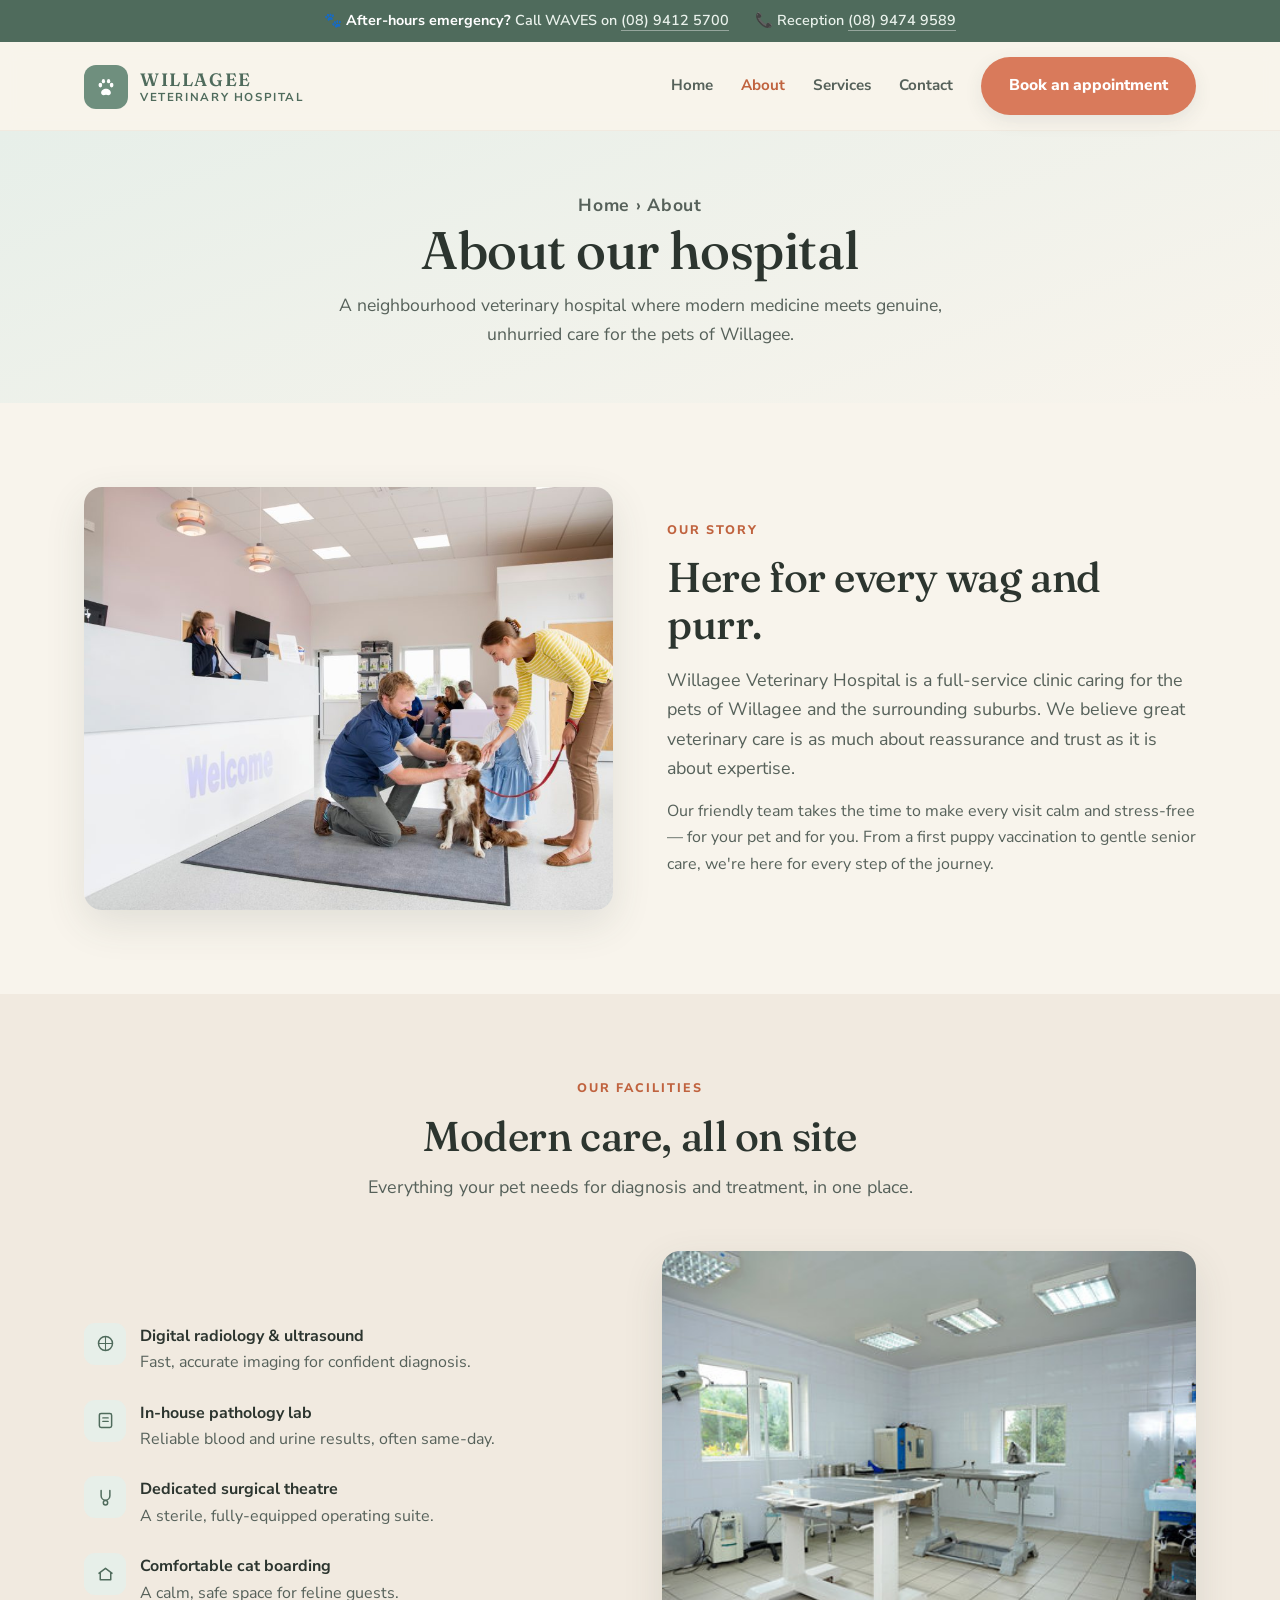
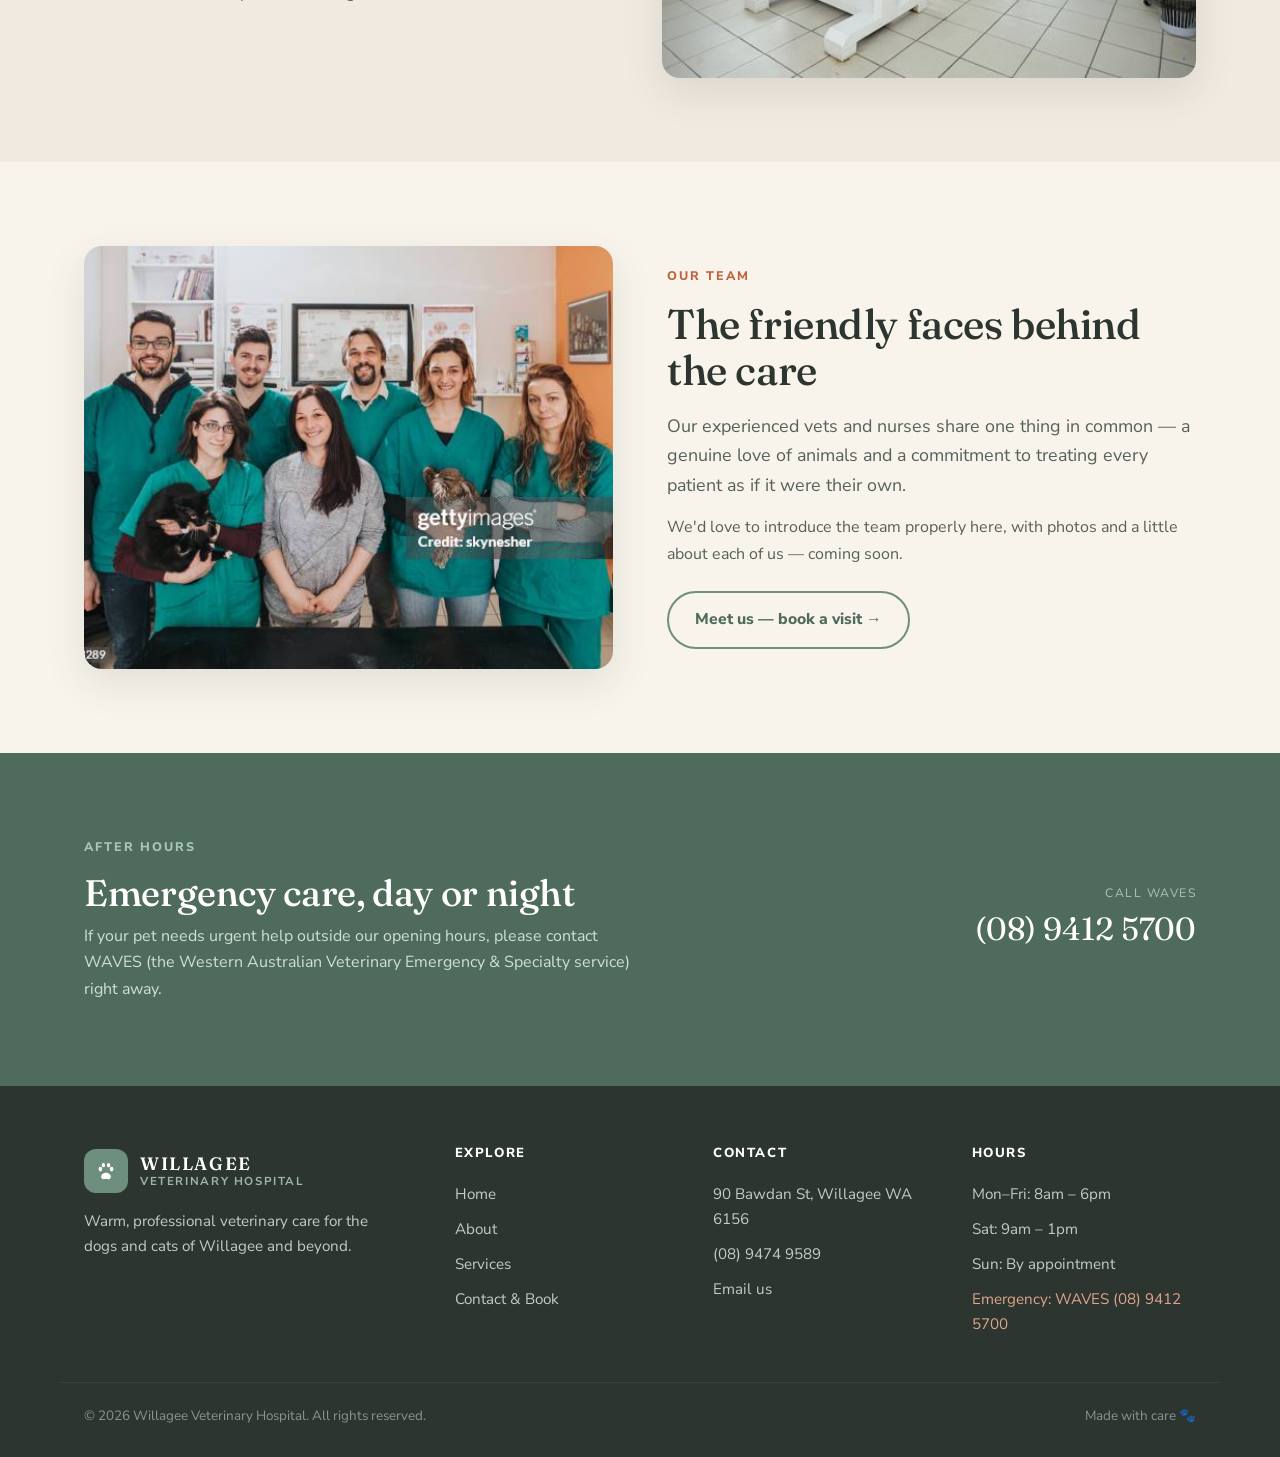
==== about.html @ aea5ff40 "Willagee Veterinary Hospital — full multi-page website (Warm Clinical) Home, About, Services, and Co" ====
<!DOCTYPE html>
<html lang="en-AU">
<head>
<meta charset="UTF-8" />
<meta name="viewport" content="width=device-width, initial-scale=1.0" />
<title>About — Willagee Veterinary Hospital</title>
<meta name="description" content="About Willagee Veterinary Hospital — a full-service clinic in Willagee, WA with modern facilities and a warm, caring team dedicated to your dogs and cats." />
<link rel="icon" href="data:image/svg+xml,%3Csvg xmlns='http://www.w3.org/2000/svg' viewBox='0 0 24 24'%3E%3Crect width='24' height='24' rx='5' fill='%236f8f7e'/%3E%3Cg fill='%23fff'%3E%3Cpath d='M12 13.5c-2.5 0-4.5 1.7-4.5 3.8 0 1.2 1 2.2 2.3 2.2.8 0 1.4-.3 2.2-.3s1.4.3 2.2.3c1.3 0 2.3-1 2.3-2.2 0-2.1-2-3.8-4.5-3.8Z'/%3E%3Cellipse cx='6.8' cy='10.2' rx='1.7' ry='2.2'/%3E%3Cellipse cx='17.2' cy='10.2' rx='1.7' ry='2.2'/%3E%3Cellipse cx='9.6' cy='6.6' rx='1.5' ry='2'/%3E%3Cellipse cx='14.4' cy='6.6' rx='1.5' ry='2'/%3E%3C/g%3E%3C/svg%3E" />
<link rel="preconnect" href="https://fonts.googleapis.com" />
<link rel="preconnect" href="https://fonts.gstatic.com" crossorigin />
<link href="https://fonts.googleapis.com/css2?family=Fraunces:opsz,wght@9..144,400;9..144,500;9..144,600&family=Nunito+Sans:wght@400;600;700;800&display=swap" rel="stylesheet" />
<link rel="stylesheet" href="styles.css" />
</head>
<body>
  <div class="topbar"><div class="wrap">
    <span>🐾 <strong>After-hours emergency?</strong> Call WAVES on <a href="tel:0894125700">(08) 9412 5700</a></span>
    <span>📞 Reception <a href="tel:0894749589">(08) 9474 9589</a></span>
  </div></div>

  <header class="site"><div class="wrap">
    <a class="brand" href="index.html">
      <span class="mark"><svg viewBox="0 0 24 24" fill="none"><path d="M12 13.5c-2.5 0-4.5 1.7-4.5 3.8 0 1.2 1 2.2 2.3 2.2.8 0 1.4-.3 2.2-.3s1.4.3 2.2.3c1.3 0 2.3-1 2.3-2.2 0-2.1-2-3.8-4.5-3.8Z" fill="#fff"/><ellipse cx="6.8" cy="10.2" rx="1.7" ry="2.2" fill="#fff"/><ellipse cx="17.2" cy="10.2" rx="1.7" ry="2.2" fill="#fff"/><ellipse cx="9.6" cy="6.6" rx="1.5" ry="2" fill="#fff"/><ellipse cx="14.4" cy="6.6" rx="1.5" ry="2" fill="#fff"/></svg></span>
      <span class="bt"><b>Willagee</b><span>Veterinary Hospital</span></span>
    </a>
    <button class="nav-toggle" id="navToggle" aria-label="Menu"><span></span><span></span><span></span></button>
    <nav class="main" id="nav">
      <a class="link" href="index.html">Home</a>
      <a class="link active" href="about.html">About</a>
      <a class="link" href="services.html">Services</a>
      <a class="link" href="contact.html">Contact</a>
      <a class="btn btn-primary" href="contact.html#book">Book an appointment</a>
    </nav>
  </div></header>

  <section class="banner"><div class="wrap">
    <p class="crumbs"><a href="index.html">Home</a> › About</p>
    <h1>About our hospital</h1>
    <p>A neighbourhood veterinary hospital where modern medicine meets genuine, unhurried care for the pets of Willagee.</p>
  </div></section>

  <!-- Story -->
  <section><div class="wrap split">
    <div class="imgwrap"><img src="images/Vet-Clinic-Ideas-1-1024x683.jpg" alt="Our welcoming reception area" /></div>
    <div>
      <p class="eyebrow">Our story</p>
      <h2 style="font-size:clamp(1.9rem,3.4vw,2.6rem);margin-bottom:18px">Here for every wag and purr.</h2>
      <p class="lead">Willagee Veterinary Hospital is a full-service clinic caring for the pets of Willagee and the surrounding suburbs. We believe great veterinary care is as much about reassurance and trust as it is about expertise.</p>
      <p style="margin-top:14px;color:var(--ink-soft)">Our friendly team takes the time to make every visit calm and stress-free — for your pet and for you. From a first puppy vaccination to gentle senior care, we're here for every step of the journey.</p>
    </div>
  </div></section>

  <!-- Facilities -->
  <section class="features"><div class="wrap">
    <div class="section-head"><p class="eyebrow">Our facilities</p><h2>Modern care, all on site</h2><p class="lead">Everything your pet needs for diagnosis and treatment, in one place.</p></div>
    <div class="split narrow">
      <div>
        <div class="contact-line"><div class="ic"><svg viewBox="0 0 24 24" fill="none"><circle cx="12" cy="12" r="8" stroke="#4f6b5c" stroke-width="1.7"/><path d="M12 4v16M4 12h16" stroke="#4f6b5c" stroke-width="1.2"/></svg></div><div><b>Digital radiology &amp; ultrasound</b><span style="color:var(--ink-soft)">Fast, accurate imaging for confident diagnosis.</span></div></div>
        <div class="contact-line"><div class="ic"><svg viewBox="0 0 24 24" fill="none"><rect x="5" y="4" width="14" height="16" rx="2" stroke="#4f6b5c" stroke-width="1.7"/><path d="M9 9h6M9 13h6" stroke="#4f6b5c" stroke-width="1.7" stroke-linecap="round"/></svg></div><div><b>In-house pathology lab</b><span style="color:var(--ink-soft)">Reliable blood and urine results, often same-day.</span></div></div>
        <div class="contact-line"><div class="ic"><svg viewBox="0 0 24 24" fill="none"><path d="M7 4v6a5 5 0 0 0 10 0V4" stroke="#4f6b5c" stroke-width="1.7" stroke-linecap="round"/><circle cx="12" cy="18" r="2.5" stroke="#4f6b5c" stroke-width="1.7"/></svg></div><div><b>Dedicated surgical theatre</b><span style="color:var(--ink-soft)">A sterile, fully-equipped operating suite.</span></div></div>
        <div class="contact-line"><div class="ic"><svg viewBox="0 0 24 24" fill="none"><path d="M4 11l8-6 8 6M6 10v8h12v-8" stroke="#4f6b5c" stroke-width="1.7" stroke-linejoin="round"/></svg></div><div><b>Comfortable cat boarding</b><span style="color:var(--ink-soft)">A calm, safe space for feline guests.</span></div></div>
      </div>
      <div class="imgwrap"><img src="images/360_F_295340294_k0x8h3hEA4tNcdVwEdO9whYNMvDU15Cb.jpg" alt="Our surgical theatre" /></div>
    </div>
  </div></section>

  <!-- Team -->
  <section><div class="wrap split">
    <div class="imgwrap"><img src="images/gettyimages-1127708289-612x612.jpg" alt="The Willagee Veterinary Hospital team" /></div>
    <div>
      <p class="eyebrow">Our team</p>
      <h2 style="font-size:clamp(1.9rem,3.4vw,2.6rem);margin-bottom:18px">The friendly faces behind the care</h2>
      <p class="lead">Our experienced vets and nurses share one thing in common — a genuine love of animals and a commitment to treating every patient as if it were their own.</p>
      <p style="margin-top:14px;color:var(--ink-soft)">We'd love to introduce the team properly here, with photos and a little about each of us — coming soon.</p>
      <div class="hero-cta" style="margin-top:24px"><a class="btn btn-ghost" href="contact.html#book">Meet us — book a visit →</a></div>
    </div>
  </div></section>

  <!-- Emergency -->
  <section class="emergency"><div class="wrap">
    <div>
      <p class="eyebrow" style="color:#a9c7b6">After hours</p>
      <h2>Emergency care, day or night</h2>
      <p>If your pet needs urgent help outside our opening hours, please contact WAVES (the Western Australian Veterinary Emergency &amp; Specialty service) right away.</p>
    </div>
    <div><div class="lbl">Call WAVES</div><a class="big" href="tel:0894125700">(08) 9412 5700</a></div>
  </div></section>

  <footer class="site"><div class="wrap foot-grid">
    <div>
      <a class="brand" href="index.html" style="margin-bottom:16px">
        <span class="mark"><svg viewBox="0 0 24 24" fill="none"><path d="M12 13.5c-2.5 0-4.5 1.7-4.5 3.8 0 1.2 1 2.2 2.3 2.2.8 0 1.4-.3 2.2-.3s1.4.3 2.2.3c1.3 0 2.3-1 2.3-2.2 0-2.1-2-3.8-4.5-3.8Z" fill="#fff"/><ellipse cx="6.8" cy="10.2" rx="1.7" ry="2.2" fill="#fff"/><ellipse cx="17.2" cy="10.2" rx="1.7" ry="2.2" fill="#fff"/><ellipse cx="9.6" cy="6.6" rx="1.5" ry="2" fill="#fff"/><ellipse cx="14.4" cy="6.6" rx="1.5" ry="2" fill="#fff"/></svg></span>
        <span class="bt"><b>Willagee</b><span>Veterinary Hospital</span></span>
      </a>
      <p style="font-size:.95rem;max-width:34ch">Warm, professional veterinary care for the dogs and cats of Willagee and beyond.</p>
    </div>
    <div class="foot-list"><h4>Explore</h4><p><a href="index.html">Home</a></p><p><a href="about.html">About</a></p><p><a href="services.html">Services</a></p><p><a href="contact.html">Contact &amp; Book</a></p></div>
    <div class="foot-list"><h4>Contact</h4><p>90 Bawdan St, Willagee WA 6156</p><p><a href="tel:0894749589">(08) 9474 9589</a></p><p><a href="mailto:Willageeveterinaryhospital@gmail.com">Email us</a></p></div>
    <div class="foot-list"><h4>Hours</h4><p>Mon–Fri: 8am – 6pm</p><p>Sat: 9am – 1pm</p><p>Sun: By appointment</p><p style="color:#e0a48c">Emergency: WAVES (08) 9412 5700</p></div>
  </div><div class="wrap foot-bottom"><span>© 2026 Willagee Veterinary Hospital. All rights reserved.</span><span>Made with care 🐾</span></div></footer>

  <script src="main.js"></script>
</body>
</html>
---- styles.css ----
/* ============================================================
   Willagee Veterinary Hospital — shared styles
   "Warm Clinical" — sage + cream + terracotta
   ============================================================ */
:root{
  --sage:#6f8f7e; --sage-deep:#4f6b5c; --sage-soft:#e7efe9;
  --cream:#f8f4ec; --cream-2:#f1eae0;
  --terracotta:#d97a5b; --terracotta-deep:#c0633f;
  --ink:#2c352f; --ink-soft:#56615a;
  --white:#fff; --radius:18px;
  --shadow:0 14px 40px rgba(60,78,68,.12);
  --shadow-sm:0 6px 18px rgba(60,78,68,.10);
  --maxw:1160px;
}
*{box-sizing:border-box;margin:0;padding:0}
html{scroll-behavior:smooth}
body{font-family:'Nunito Sans',system-ui,sans-serif;color:var(--ink);background:var(--cream);line-height:1.65;-webkit-font-smoothing:antialiased}
h1,h2,h3,h4{font-family:'Fraunces',Georgia,serif;font-weight:500;line-height:1.12;letter-spacing:-.01em}
a{color:inherit;text-decoration:none}
img{max-width:100%;display:block}
.wrap{max-width:var(--maxw);margin:0 auto;padding:0 24px}
section{padding:84px 0}
.eyebrow{font-weight:800;text-transform:uppercase;letter-spacing:.16em;font-size:.78rem;color:var(--terracotta-deep);margin-bottom:14px}
.lead{font-size:1.12rem;color:var(--ink-soft);max-width:62ch}
.center{text-align:center}
.section-head{max-width:640px;margin:0 auto 48px;text-align:center}
.section-head h2{font-size:clamp(1.9rem,3.4vw,2.6rem);margin-bottom:14px}
.section-head .lead{margin:0 auto}

/* buttons */
.btn{display:inline-flex;align-items:center;gap:9px;padding:14px 26px;border-radius:100px;font-weight:800;font-size:.98rem;transition:transform .15s ease,box-shadow .15s ease,background .15s ease;border:2px solid transparent;cursor:pointer;font-family:'Nunito Sans'}
.btn-primary{background:var(--terracotta);color:#fff;box-shadow:var(--shadow-sm)}
.btn-primary:hover{background:var(--terracotta-deep);transform:translateY(-2px)}
.btn-ghost{background:transparent;border-color:var(--sage);color:var(--sage-deep)}
.btn-ghost:hover{background:var(--sage-soft);transform:translateY(-2px)}
.btn-white{background:#fff;color:var(--sage-deep)}
.btn-white:hover{transform:translateY(-2px);box-shadow:var(--shadow-sm)}

/* emergency top bar */
.topbar{background:var(--sage-deep);color:#eaf2ec;font-size:.9rem;font-weight:600}
.topbar .wrap{display:flex;flex-wrap:wrap;gap:8px 26px;align-items:center;justify-content:center;padding:9px 24px;text-align:center}
.topbar strong{color:#fff}
.topbar a{border-bottom:1px solid rgba(255,255,255,.4)}

/* header / nav */
header.site{position:sticky;top:0;z-index:50;background:rgba(248,244,236,.9);backdrop-filter:blur(10px);border-bottom:1px solid var(--cream-2)}
header.site .wrap{display:flex;align-items:center;justify-content:space-between;padding:15px 24px}
.brand{display:flex;align-items:center;gap:12px}
.brand .mark{width:44px;height:44px;border-radius:12px;background:var(--sage);display:grid;place-items:center;flex:0 0 auto}
.brand .mark svg{width:26px;height:26px}
.brand .bt{display:flex;flex-direction:column;line-height:1}
.brand b{font-family:'Fraunces',serif;font-weight:600;font-size:1.12rem}
.brand span{font-family:'Nunito Sans';font-weight:700;font-size:.72rem;letter-spacing:.14em;text-transform:uppercase;color:var(--sage-deep);margin-top:3px}
nav.main{display:flex;align-items:center;gap:28px}
nav.main a.link{font-weight:700;font-size:.95rem;color:var(--ink-soft)}
nav.main a.link:hover,nav.main a.link.active{color:var(--terracotta-deep)}
.nav-toggle{display:none;background:none;border:0;cursor:pointer;padding:8px}
.nav-toggle span{display:block;width:24px;height:2.5px;background:var(--ink);border-radius:2px;margin:5px 0;transition:.2s}

/* page banner (inner pages) */
.banner{background:linear-gradient(160deg,var(--sage-soft),var(--cream));padding:60px 0 54px;text-align:center}
.banner h1{font-size:clamp(2.2rem,4.6vw,3.3rem);margin-bottom:12px}
.banner p{color:var(--ink-soft);font-size:1.1rem;max-width:60ch;margin:0 auto}
.crumbs{font-size:.84rem;color:var(--sage-deep);font-weight:700;margin-bottom:16px;letter-spacing:.04em}
.crumbs a:hover{color:var(--terracotta-deep)}

/* hero (home) */
.hero{padding:70px 0}
.hero-grid{display:grid;grid-template-columns:1.05fr .95fr;gap:54px;align-items:center}
.hero h1{font-size:clamp(2.4rem,5vw,3.7rem);color:var(--ink);margin-bottom:18px}
.hero h1 em{font-style:italic;color:var(--sage-deep)}
.hero .lead{margin-bottom:28px}
.hero-cta{display:flex;flex-wrap:wrap;gap:14px}
.hero-photo{position:relative;aspect-ratio:4/5;border-radius:26px;overflow:hidden;background:linear-gradient(150deg,var(--sage),var(--sage-deep));box-shadow:var(--shadow)}
.hero-photo img{position:absolute;inset:0;width:100%;height:100%;object-fit:cover}
.float-card{position:absolute;top:22px;left:-26px;background:#fff;border-radius:16px;padding:14px 18px;box-shadow:var(--shadow);display:flex;align-items:center;gap:12px;font-weight:800}
.float-card .dot{width:10px;height:10px;border-radius:50%;background:#57b27e;box-shadow:0 0 0 4px rgba(87,178,126,.2)}
.float-card small{display:block;font-weight:600;color:var(--ink-soft);font-size:.72rem;text-transform:uppercase;letter-spacing:.1em}

/* quick info strip */
.infostrip{background:var(--white)}
.infostrip .wrap{display:grid;grid-template-columns:repeat(3,1fr);gap:8px}
.info-card{display:flex;gap:16px;align-items:flex-start;padding:26px 22px}
.info-card .ic{width:46px;height:46px;border-radius:12px;background:var(--sage-soft);display:grid;place-items:center;flex:0 0 auto}
.info-card .ic svg{width:24px;height:24px}
.info-card h3{font-family:'Nunito Sans';font-weight:800;font-size:.78rem;text-transform:uppercase;letter-spacing:.12em;color:var(--sage-deep);margin-bottom:4px}
.info-card p{font-weight:700;color:var(--ink);font-size:1.02rem}
.info-card p small{display:block;font-weight:600;color:var(--ink-soft);font-size:.86rem}

/* two-column split */
.split{display:grid;grid-template-columns:1fr 1fr;gap:54px;align-items:center}
.split.narrow{gap:44px}
.imgwrap{border-radius:var(--radius);overflow:hidden;box-shadow:var(--shadow);aspect-ratio:5/4}
.imgwrap.tall{aspect-ratio:4/5}
.imgwrap img{width:100%;height:100%;object-fit:cover}
.photo-grid{display:grid;grid-template-columns:1fr 1fr;gap:14px}
.photo-grid .ph{border-radius:var(--radius);overflow:hidden;aspect-ratio:1;box-shadow:var(--shadow-sm)}
.photo-grid .ph.wide{grid-column:span 2;aspect-ratio:2/1}
.photo-grid .ph img{width:100%;height:100%;object-fit:cover}

/* services grid */
.svc-grid{display:grid;grid-template-columns:repeat(4,1fr);gap:16px}
.svc-grid.cols-3{grid-template-columns:repeat(3,1fr)}
.svc{background:#fff;border-radius:var(--radius);padding:24px 22px;box-shadow:var(--shadow-sm);transition:transform .15s ease,box-shadow .15s ease;border:1px solid #fff}
.svc:hover{transform:translateY(-4px);box-shadow:var(--shadow);border-color:var(--sage-soft)}
.svc .ic{width:46px;height:46px;border-radius:12px;background:var(--sage-soft);display:grid;place-items:center;margin-bottom:14px}
.svc .ic svg{width:25px;height:25px}
.svc h3{font-family:'Nunito Sans';font-weight:800;font-size:1.04rem;margin-bottom:5px}
.svc p{font-size:.9rem;color:var(--ink-soft)}

/* feature row (why choose us) */
.features{background:var(--cream-2)}
.feat-grid{display:grid;grid-template-columns:repeat(4,1fr);gap:20px}
.feat{text-align:center;padding:10px}
.feat .ic{width:60px;height:60px;border-radius:18px;background:#fff;display:grid;place-items:center;margin:0 auto 16px;box-shadow:var(--shadow-sm)}
.feat .ic svg{width:30px;height:30px}
.feat h3{font-family:'Nunito Sans';font-weight:800;font-size:1.06rem;margin-bottom:6px}
.feat p{font-size:.92rem;color:var(--ink-soft)}

/* emergency callout */
.emergency{background:var(--sage-deep);color:#eef4f0}
.emergency .wrap{display:grid;grid-template-columns:1fr auto;gap:30px;align-items:center}
.emergency h2{color:#fff;font-size:clamp(1.7rem,3vw,2.3rem);margin-bottom:10px}
.emergency p{color:#cfe0d6;max-width:56ch}
.emergency .big{font-family:'Fraunces',serif;font-size:2rem;color:#fff;display:block;text-align:right}
.emergency .lbl{font-size:.76rem;letter-spacing:.12em;text-transform:uppercase;color:#a9c7b6;text-align:right}

/* hours table */
.hours-panel h3,.contact-panel h3{font-size:1.5rem;margin-bottom:18px}
.hrow{display:flex;justify-content:space-between;padding:13px 0;border-bottom:1px dashed var(--cream-2)}
.hrow:last-child{border-bottom:0}
.hrow b{font-weight:800}
.hrow span{color:var(--ink-soft);font-weight:600}
.hrow.closed span{color:var(--terracotta-deep)}

/* contact lines */
.contact-line{display:flex;gap:14px;align-items:flex-start;padding:12px 0}
.contact-line .ic{width:42px;height:42px;border-radius:11px;background:var(--sage-soft);display:grid;place-items:center;flex:0 0 auto}
.contact-line .ic svg{width:21px;height:21px}
.contact-line b{display:block}
.contact-line a{color:var(--terracotta-deep);font-weight:700}

/* panels / cards */
.panel{background:#fff;border-radius:var(--radius);padding:34px;box-shadow:var(--shadow-sm)}

/* form */
.form-card{background:#fff;border-radius:var(--radius);padding:34px;box-shadow:var(--shadow)}
.form-card h3{font-size:1.6rem;margin-bottom:6px}
.form-card .sub{color:var(--ink-soft);margin-bottom:22px}
.field{margin-bottom:16px}
.field label{display:block;font-weight:700;font-size:.9rem;margin-bottom:6px}
.field .req{color:var(--terracotta-deep)}
.field input,.field select,.field textarea{width:100%;padding:12px 14px;border:1.5px solid var(--cream-2);border-radius:12px;font-family:inherit;font-size:1rem;color:var(--ink);background:var(--cream);transition:border-color .15s ease,box-shadow .15s ease}
.field input:focus,.field select:focus,.field textarea:focus{outline:none;border-color:var(--sage);box-shadow:0 0 0 3px var(--sage-soft);background:#fff}
.field textarea{resize:vertical;min-height:110px}
.field-row{display:grid;grid-template-columns:1fr 1fr;gap:16px}
.form-note{font-size:.82rem;color:var(--ink-soft);margin-top:6px}
.form-status{margin-top:16px;padding:14px 16px;border-radius:12px;font-weight:700;display:none}
.form-status.show{display:block}
.form-status.ok{background:var(--sage-soft);color:var(--sage-deep)}
.form-status.err{background:#fbe6de;color:var(--terracotta-deep)}
button[disabled]{opacity:.6;cursor:not-allowed}

/* map */
.map-embed{border-radius:var(--radius);overflow:hidden;box-shadow:var(--shadow-sm);border:1px solid var(--cream-2)}
.map-embed iframe{display:block;width:100%;height:330px;border:0}

/* booking CTA band */
.booking{background:var(--terracotta);color:#fff;text-align:center}
.booking h2{color:#fff;font-size:clamp(2rem,3.8vw,2.8rem);margin-bottom:14px}
.booking p{color:#ffe9df;max-width:56ch;margin:0 auto 26px;font-size:1.08rem}
.booking .hero-cta{justify-content:center}

/* footer */
footer.site{background:var(--ink);color:#c3ccc6;padding:60px 0 30px}
.foot-grid{display:grid;grid-template-columns:1.5fr 1fr 1fr 1fr;gap:34px}
footer.site h4{font-family:'Nunito Sans';color:#fff;font-weight:800;font-size:.82rem;letter-spacing:.12em;text-transform:uppercase;margin-bottom:16px}
footer.site a:hover{color:#fff}
footer.site .brand b{color:#fff}
footer.site .brand span{color:#9fb6a8}
.foot-list p{padding:5px 0;font-size:.95rem}
.foot-bottom{border-top:1px solid #3a443d;margin-top:40px;padding-top:22px;font-size:.84rem;color:#8b958e;display:flex;flex-wrap:wrap;gap:10px;justify-content:space-between}

/* responsive */
@media(max-width:940px){
  .hero-grid,.split,.emergency .wrap{grid-template-columns:1fr}
  .emergency .big,.emergency .lbl{text-align:left}
  .infostrip .wrap{grid-template-columns:1fr}
  .svc-grid,.svc-grid.cols-3{grid-template-columns:repeat(2,1fr)}
  .feat-grid{grid-template-columns:1fr 1fr}
  .foot-grid{grid-template-columns:1fr 1fr}
  .field-row{grid-template-columns:1fr}
  .float-card{left:auto;right:16px}
  nav.main{position:fixed;inset:0 0 0 30%;background:var(--cream);flex-direction:column;justify-content:center;gap:26px;transform:translateX(100%);transition:transform .25s ease;box-shadow:var(--shadow);padding:0 30px}
  nav.main.open{transform:translateX(0)}
  .nav-toggle{display:block;z-index:60}
}
@media(max-width:560px){
  section{padding:60px 0}
  .svc-grid,.svc-grid.cols-3,.feat-grid,.foot-grid{grid-template-columns:1fr}
}
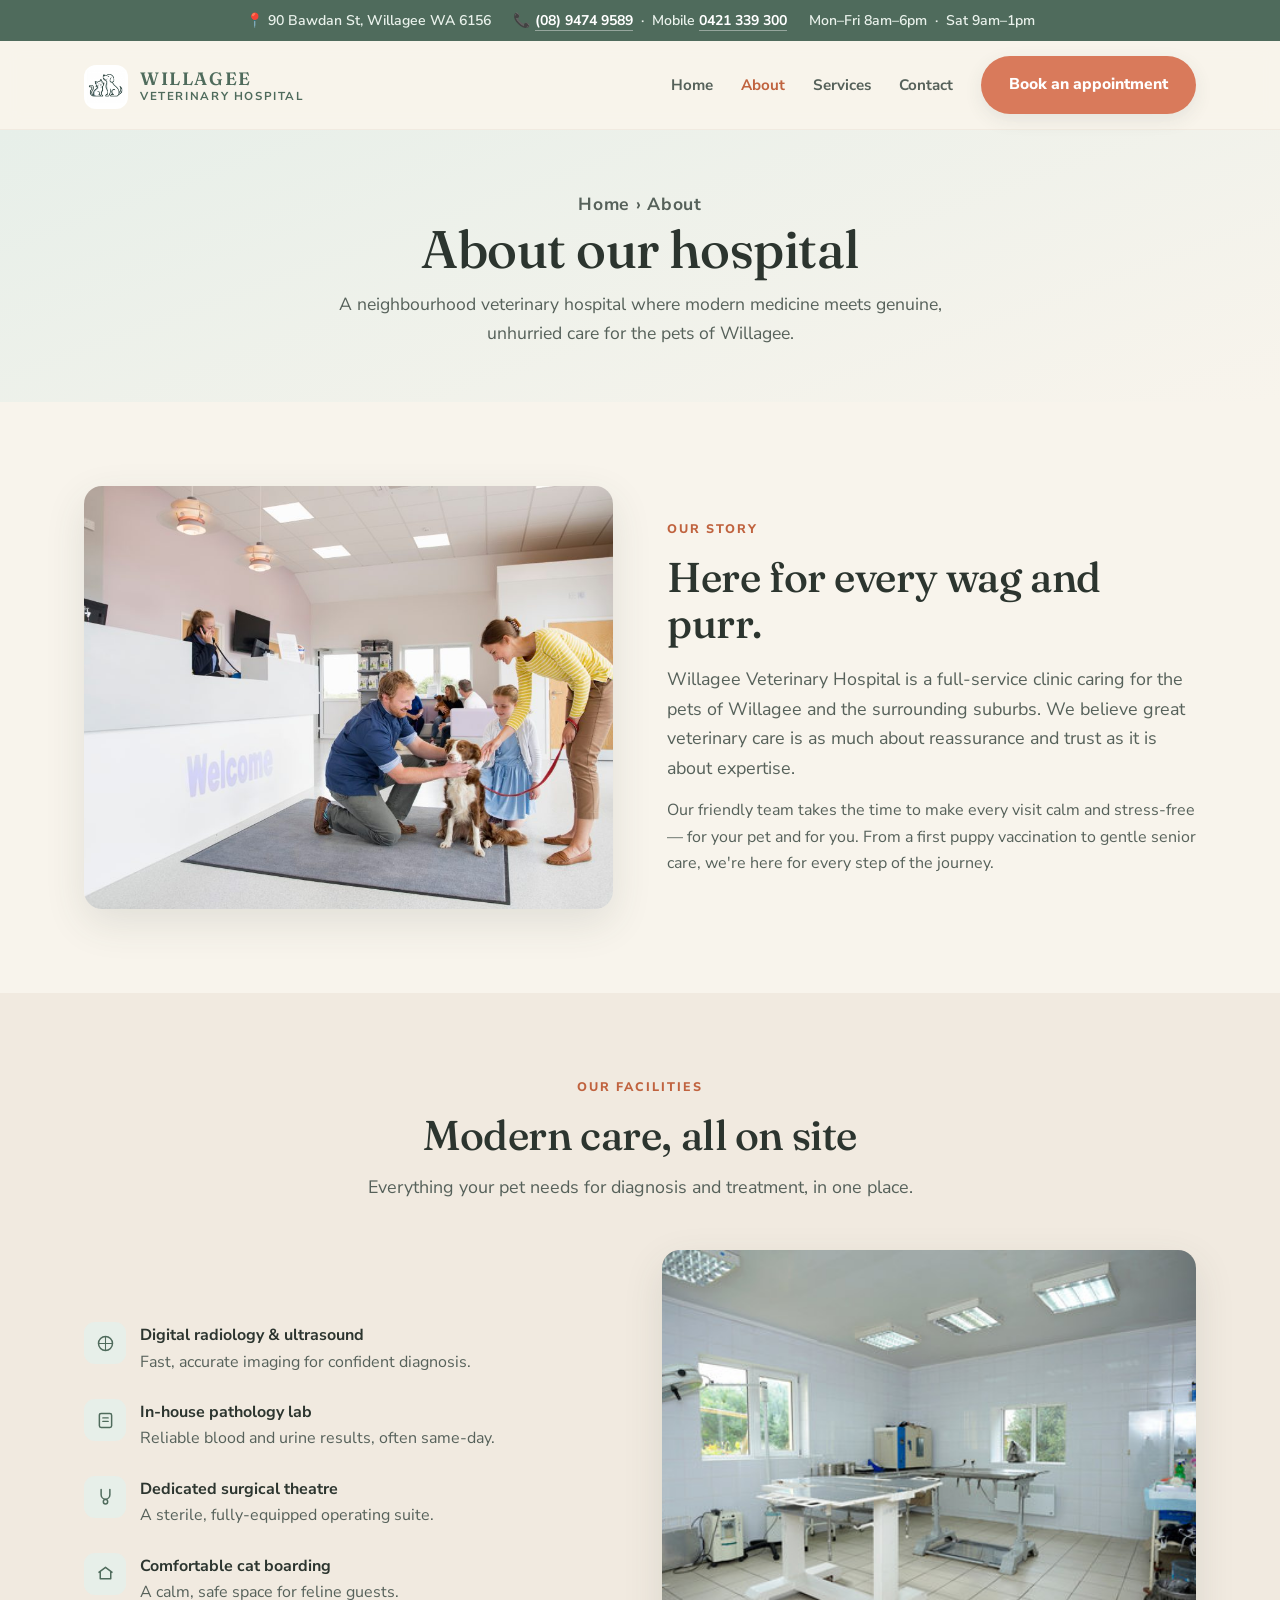
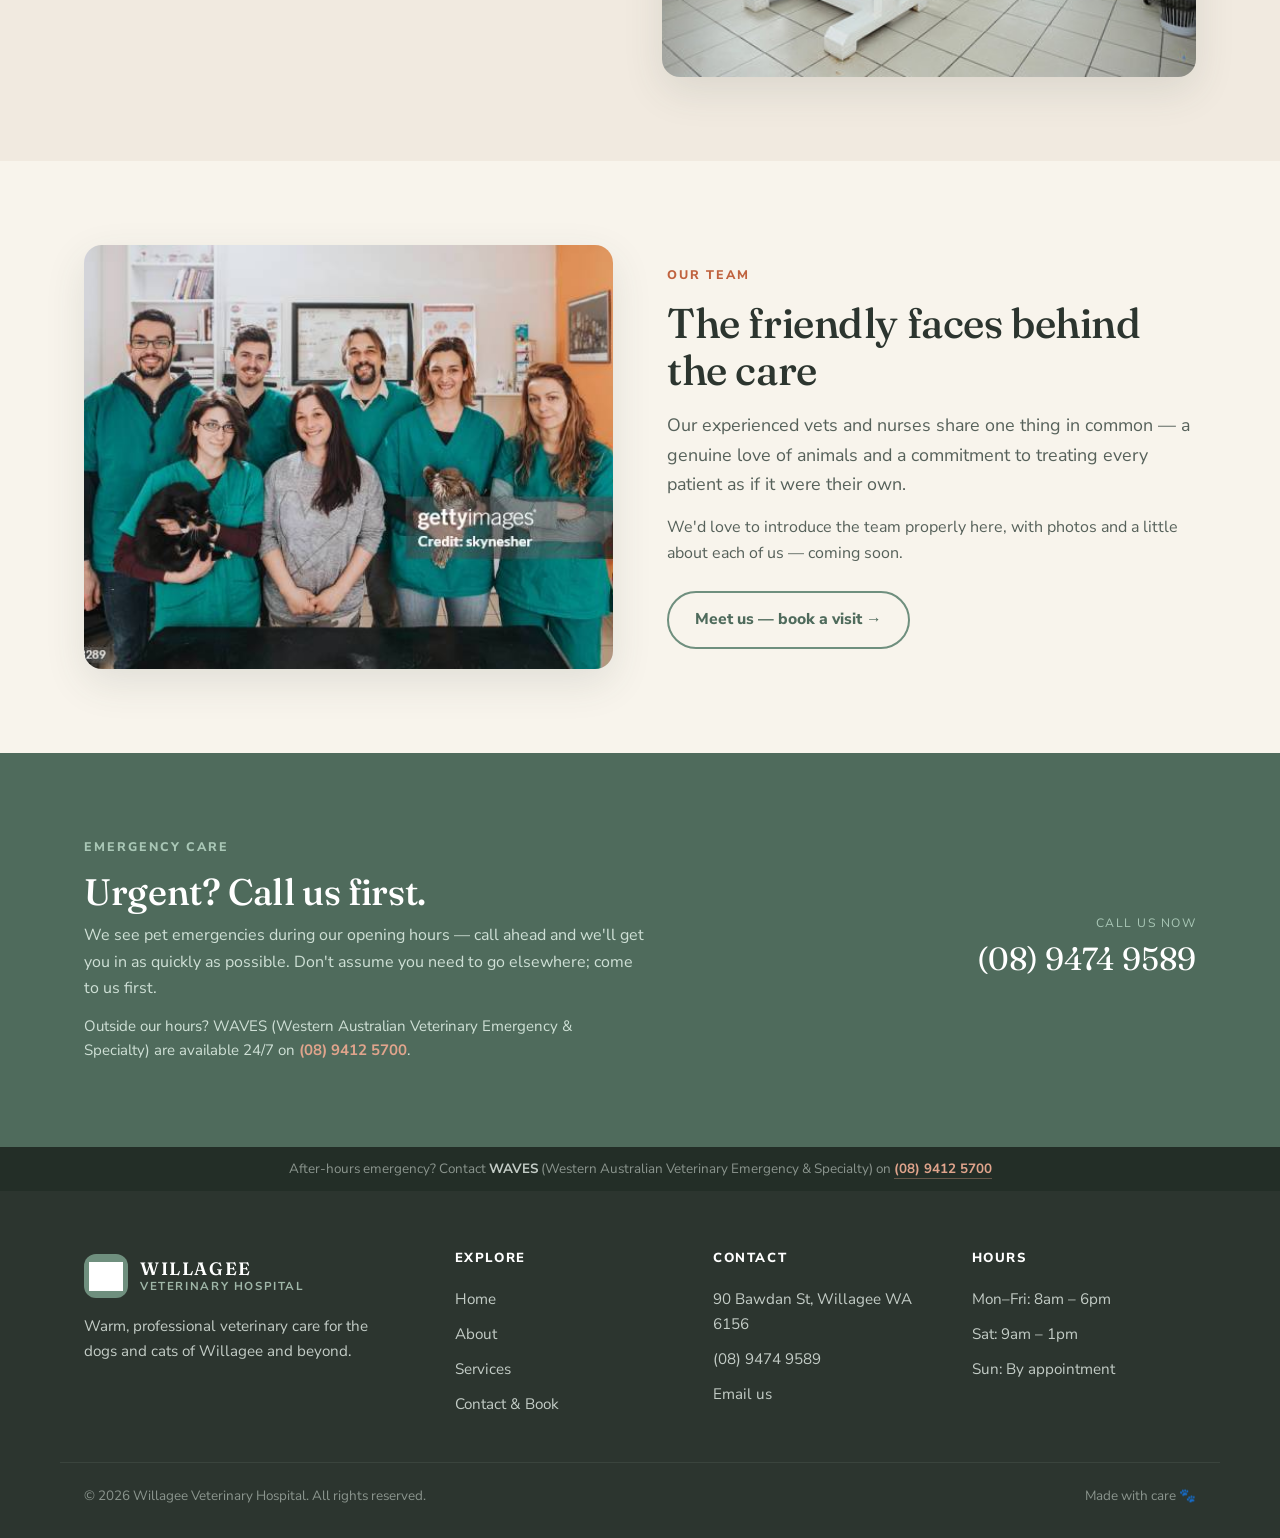
==== commit 81edd03f: "Major site update: video hero, logo, emergency care, nav & WAVES - Replace image carousel with full-" ====
--- a/about.html
+++ b/about.html
@@ -13,13 +13,14 @@
 </head>
 <body>
   <div class="topbar"><div class="wrap">
-    <span>🐾 <strong>After-hours emergency?</strong> Call WAVES on <a href="tel:0894125700">(08) 9412 5700</a></span>
-    <span>📞 Reception <a href="tel:0894749589">(08) 9474 9589</a></span>
+    <span>📍 90 Bawdan St, Willagee WA 6156</span>
+    <span>📞 <a href="tel:0894749589">(08) 9474 9589</a> &nbsp;·&nbsp; Mobile <a href="tel:0421339300">0421 339 300</a></span>
+    <span>Mon–Fri 8am–6pm &nbsp;·&nbsp; Sat 9am–1pm</span>
   </div></div>
 
   <header class="site"><div class="wrap">
     <a class="brand" href="index.html">
-      <span class="mark"><svg viewBox="0 0 24 24" fill="none"><path d="M12 13.5c-2.5 0-4.5 1.7-4.5 3.8 0 1.2 1 2.2 2.3 2.2.8 0 1.4-.3 2.2-.3s1.4.3 2.2.3c1.3 0 2.3-1 2.3-2.2 0-2.1-2-3.8-4.5-3.8Z" fill="#fff"/><ellipse cx="6.8" cy="10.2" rx="1.7" ry="2.2" fill="#fff"/><ellipse cx="17.2" cy="10.2" rx="1.7" ry="2.2" fill="#fff"/><ellipse cx="9.6" cy="6.6" rx="1.5" ry="2" fill="#fff"/><ellipse cx="14.4" cy="6.6" rx="1.5" ry="2" fill="#fff"/></svg></span>
+      <span class="mark"><img src="images/Logo 2.png" alt="" class="logo-img" /></span>
       <span class="bt"><b>Willagee</b><span>Veterinary Hospital</span></span>
     </a>
     <button class="nav-toggle" id="navToggle" aria-label="Menu"><span></span><span></span><span></span></button>
@@ -78,24 +79,31 @@
   <!-- Emergency -->
   <section class="emergency"><div class="wrap">
     <div>
-      <p class="eyebrow" style="color:#a9c7b6">After hours</p>
-      <h2>Emergency care, day or night</h2>
-      <p>If your pet needs urgent help outside our opening hours, please contact WAVES (the Western Australian Veterinary Emergency &amp; Specialty service) right away.</p>
+      <p class="eyebrow" style="color:#a9c7b6">Emergency care</p>
+      <h2>Urgent? Call us first.</h2>
+      <p>We see pet emergencies during our opening hours — call ahead and we'll get you in as quickly as possible. Don't assume you need to go elsewhere; come to us first.</p>
+      <p style="margin-top:12px;color:#cfe0d6;font-size:.94rem">Outside our hours? WAVES (Western Australian Veterinary Emergency &amp; Specialty) are available 24/7 on <a href="tel:0894125700" style="color:#e0a48c;font-weight:700">(08) 9412 5700</a>.</p>
     </div>
-    <div><div class="lbl">Call WAVES</div><a class="big" href="tel:0894125700">(08) 9412 5700</a></div>
+    <div>
+      <div class="lbl">Call us now</div>
+      <a class="big" href="tel:0894749589">(08) 9474 9589</a>
+    </div>
   </div></section>
+
+  <!-- WAVES after-hours notice -->
+  <div class="waves-bar"><div class="wrap">After-hours emergency? Contact <strong>WAVES</strong> (Western Australian Veterinary Emergency &amp; Specialty) on <a href="tel:0894125700">(08) 9412 5700</a></div></div>
 
   <footer class="site"><div class="wrap foot-grid">
     <div>
       <a class="brand" href="index.html" style="margin-bottom:16px">
-        <span class="mark"><svg viewBox="0 0 24 24" fill="none"><path d="M12 13.5c-2.5 0-4.5 1.7-4.5 3.8 0 1.2 1 2.2 2.3 2.2.8 0 1.4-.3 2.2-.3s1.4.3 2.2.3c1.3 0 2.3-1 2.3-2.2 0-2.1-2-3.8-4.5-3.8Z" fill="#fff"/><ellipse cx="6.8" cy="10.2" rx="1.7" ry="2.2" fill="#fff"/><ellipse cx="17.2" cy="10.2" rx="1.7" ry="2.2" fill="#fff"/><ellipse cx="9.6" cy="6.6" rx="1.5" ry="2" fill="#fff"/><ellipse cx="14.4" cy="6.6" rx="1.5" ry="2" fill="#fff"/></svg></span>
+        <span class="mark"><img src="images/Logo 2.png" alt="" class="logo-img" /></span>
         <span class="bt"><b>Willagee</b><span>Veterinary Hospital</span></span>
       </a>
       <p style="font-size:.95rem;max-width:34ch">Warm, professional veterinary care for the dogs and cats of Willagee and beyond.</p>
     </div>
     <div class="foot-list"><h4>Explore</h4><p><a href="index.html">Home</a></p><p><a href="about.html">About</a></p><p><a href="services.html">Services</a></p><p><a href="contact.html">Contact &amp; Book</a></p></div>
     <div class="foot-list"><h4>Contact</h4><p>90 Bawdan St, Willagee WA 6156</p><p><a href="tel:0894749589">(08) 9474 9589</a></p><p><a href="mailto:Willageeveterinaryhospital@gmail.com">Email us</a></p></div>
-    <div class="foot-list"><h4>Hours</h4><p>Mon–Fri: 8am – 6pm</p><p>Sat: 9am – 1pm</p><p>Sun: By appointment</p><p style="color:#e0a48c">Emergency: WAVES (08) 9412 5700</p></div>
+    <div class="foot-list"><h4>Hours</h4><p>Mon–Fri: 8am – 6pm</p><p>Sat: 9am – 1pm</p><p>Sun: By appointment</p></div>
   </div><div class="wrap foot-bottom"><span>© 2026 Willagee Veterinary Hospital. All rights reserved.</span><span>Made with care 🐾</span></div></footer>
 
   <script src="main.js"></script>
--- a/styles.css
+++ b/styles.css
@@ -37,17 +37,18 @@
 .btn-white:hover{transform:translateY(-2px);box-shadow:var(--shadow-sm)}
 
 /* emergency top bar */
-.topbar{background:var(--sage-deep);color:#eaf2ec;font-size:.9rem;font-weight:600}
-.topbar .wrap{display:flex;flex-wrap:wrap;gap:8px 26px;align-items:center;justify-content:center;padding:9px 24px;text-align:center}
-.topbar strong{color:#fff}
-.topbar a{border-bottom:1px solid rgba(255,255,255,.4)}
+.topbar{background:var(--sage-deep);color:#eaf2ec;font-size:.88rem;font-weight:600}
+.topbar .wrap{display:flex;flex-wrap:wrap;gap:6px 22px;align-items:center;justify-content:center;padding:9px 24px;text-align:center}
+.topbar a{color:#fff;font-weight:700;border-bottom:1px solid rgba(255,255,255,.4)}
 
 /* header / nav */
 header.site{position:sticky;top:0;z-index:50;background:rgba(248,244,236,.9);backdrop-filter:blur(10px);border-bottom:1px solid var(--cream-2)}
 header.site .wrap{display:flex;align-items:center;justify-content:space-between;padding:15px 24px}
 .brand{display:flex;align-items:center;gap:12px}
-.brand .mark{width:44px;height:44px;border-radius:12px;background:var(--sage);display:grid;place-items:center;flex:0 0 auto}
-.brand .mark svg{width:26px;height:26px}
+.brand .mark{width:44px;height:44px;border-radius:12px;background:#fff;display:grid;place-items:center;flex:0 0 auto;overflow:hidden;padding:3px}
+.logo-img{width:100%;height:100%;object-fit:contain;display:block}
+footer.site .brand .mark{background:var(--sage);padding:5px}
+footer.site .logo-img{filter:brightness(0) invert(1)}
 .brand .bt{display:flex;flex-direction:column;line-height:1}
 .brand b{font-family:'Fraunces',serif;font-weight:600;font-size:1.12rem}
 .brand span{font-family:'Nunito Sans';font-weight:700;font-size:.72rem;letter-spacing:.14em;text-transform:uppercase;color:var(--sage-deep);margin-top:3px}
@@ -64,18 +65,30 @@
 .crumbs{font-size:.84rem;color:var(--sage-deep);font-weight:700;margin-bottom:16px;letter-spacing:.04em}
 .crumbs a:hover{color:var(--terracotta-deep)}
 
-/* hero (home) */
-.hero{padding:70px 0}
-.hero-grid{display:grid;grid-template-columns:1.05fr .95fr;gap:54px;align-items:center}
-.hero h1{font-size:clamp(2.4rem,5vw,3.7rem);color:var(--ink);margin-bottom:18px}
-.hero h1 em{font-style:italic;color:var(--sage-deep)}
-.hero .lead{margin-bottom:28px}
+/* hero cta (shared) */
 .hero-cta{display:flex;flex-wrap:wrap;gap:14px}
-.hero-photo{position:relative;aspect-ratio:4/5;border-radius:26px;overflow:hidden;background:linear-gradient(150deg,var(--sage),var(--sage-deep));box-shadow:var(--shadow)}
-.hero-photo img{position:absolute;inset:0;width:100%;height:100%;object-fit:cover}
-.float-card{position:absolute;top:22px;left:-26px;background:#fff;border-radius:16px;padding:14px 18px;box-shadow:var(--shadow);display:flex;align-items:center;gap:12px;font-weight:800}
-.float-card .dot{width:10px;height:10px;border-radius:50%;background:#57b27e;box-shadow:0 0 0 4px rgba(87,178,126,.2)}
-.float-card small{display:block;font-weight:600;color:var(--ink-soft);font-size:.72rem;text-transform:uppercase;letter-spacing:.1em}
+
+/* video hero */
+.hero-video{position:relative;height:88vh;min-height:520px;max-height:860px;overflow:hidden}
+.vid-bg{position:absolute;inset:0}
+.vid-bg video{position:absolute;inset:0;width:100%;height:100%;object-fit:cover;opacity:0;transition:opacity 1.2s ease;will-change:opacity}
+.vid-bg video.vid-active{opacity:1}
+.vid-vignette{position:absolute;inset:0;box-shadow:inset 0 0 180px 90px rgba(0,0,0,.55);z-index:1;pointer-events:none}
+.vid-content{position:absolute;inset:0;display:flex;align-items:center;z-index:2;background:linear-gradient(100deg,rgba(20,38,28,.62) 0%,rgba(20,38,28,.28) 55%,transparent 78%)}
+.vid-content .wrap{padding-top:0;padding-bottom:0}
+.vid-content h1{color:#fff;font-size:clamp(2.4rem,5vw,3.9rem);text-shadow:0 2px 30px rgba(0,0,0,.3);margin-bottom:18px}
+.vid-content h1 em{font-style:italic;color:#a9c7b6}
+.vid-content .eyebrow{color:#a9c7b6}
+.vid-content .lead{color:rgba(255,255,255,.88);margin-bottom:28px}
+.vid-open-badge{display:inline-flex;align-items:center;gap:8px;background:rgba(255,255,255,.12);backdrop-filter:blur(8px);-webkit-backdrop-filter:blur(8px);border:1px solid rgba(255,255,255,.25);border-radius:100px;padding:7px 16px;color:#fff;font-size:.88rem;font-weight:700;margin-bottom:20px}
+.vid-open-badge .dot{width:8px;height:8px;border-radius:50%;background:#57b27e;box-shadow:0 0 0 3px rgba(87,178,126,.3);flex-shrink:0}
+.vid-content .btn-ghost{border-color:rgba(255,255,255,.7);color:#fff}
+.vid-content .btn-ghost:hover{background:rgba(255,255,255,.15);transform:translateY(-2px)}
+
+/* WAVES after-hours bottom bar */
+.waves-bar{background:#232e27;color:#8b958e;font-size:.84rem;text-align:center;padding:11px 24px}
+.waves-bar strong{color:#c3ccc6}
+.waves-bar a{color:#e0a48c;font-weight:700;border-bottom:1px solid rgba(224,164,140,.35)}
 
 /* quick info strip */
 .infostrip{background:var(--white)}
@@ -183,19 +196,21 @@
 
 /* responsive */
 @media(max-width:940px){
-  .hero-grid,.split,.emergency .wrap{grid-template-columns:1fr}
+  .split,.emergency .wrap{grid-template-columns:1fr}
   .emergency .big,.emergency .lbl{text-align:left}
   .infostrip .wrap{grid-template-columns:1fr}
   .svc-grid,.svc-grid.cols-3{grid-template-columns:repeat(2,1fr)}
   .feat-grid{grid-template-columns:1fr 1fr}
   .foot-grid{grid-template-columns:1fr 1fr}
   .field-row{grid-template-columns:1fr}
-  .float-card{left:auto;right:16px}
   nav.main{position:fixed;inset:0 0 0 30%;background:var(--cream);flex-direction:column;justify-content:center;gap:26px;transform:translateX(100%);transition:transform .25s ease;box-shadow:var(--shadow);padding:0 30px}
   nav.main.open{transform:translateX(0)}
   .nav-toggle{display:block;z-index:60}
+  .hero-video{height:72vh;min-height:460px}
+  .vid-content{background:linear-gradient(180deg,rgba(20,38,28,.5) 0%,rgba(20,38,28,.45) 100%)}
 }
 @media(max-width:560px){
   section{padding:60px 0}
   .svc-grid,.svc-grid.cols-3,.feat-grid,.foot-grid{grid-template-columns:1fr}
+  .hero-video{height:65vh;min-height:400px}
 }
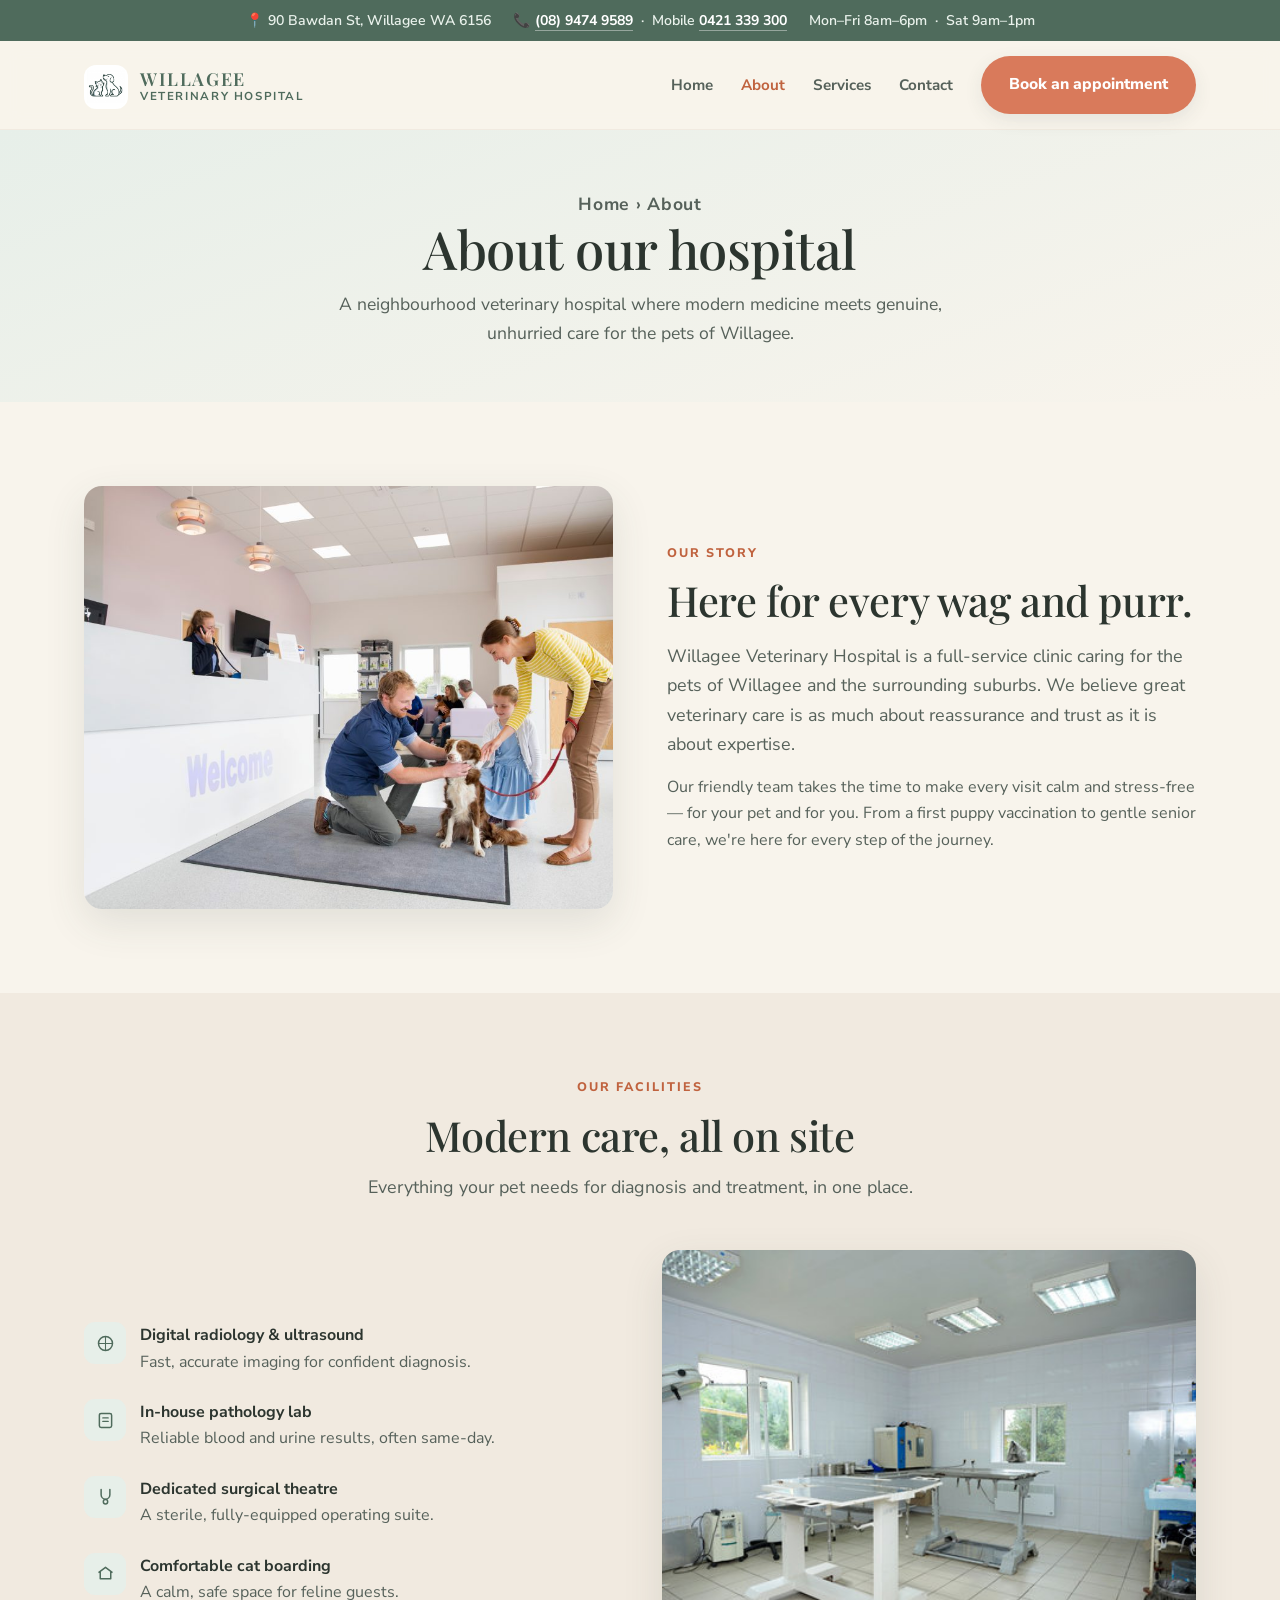
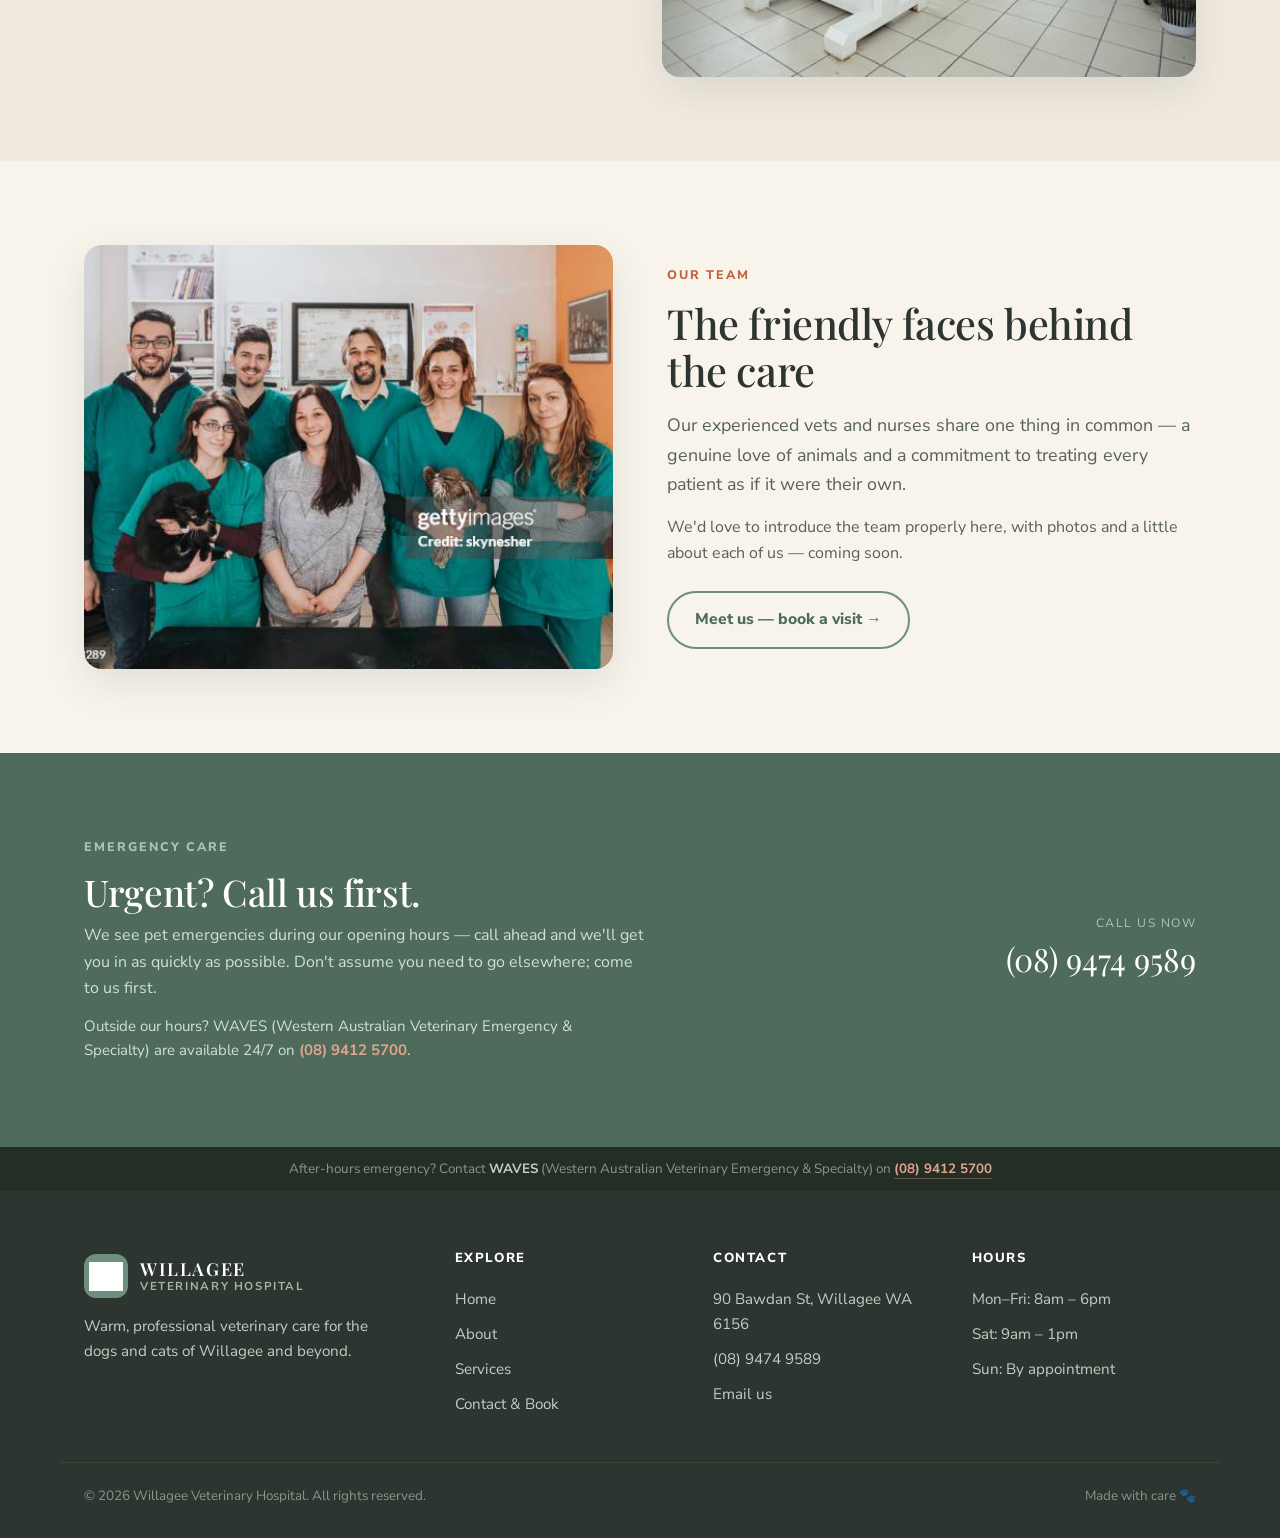
==== commit 827c84c4: "Replace Fraunces with Playfair Display for cleaner headings Co-Authored-By: Claude Sonnet 4.6 <norep" ====
--- a/about.html
+++ b/about.html
@@ -8,7 +8,7 @@
 <link rel="icon" href="data:image/svg+xml,%3Csvg xmlns='http://www.w3.org/2000/svg' viewBox='0 0 24 24'%3E%3Crect width='24' height='24' rx='5' fill='%236f8f7e'/%3E%3Cg fill='%23fff'%3E%3Cpath d='M12 13.5c-2.5 0-4.5 1.7-4.5 3.8 0 1.2 1 2.2 2.3 2.2.8 0 1.4-.3 2.2-.3s1.4.3 2.2.3c1.3 0 2.3-1 2.3-2.2 0-2.1-2-3.8-4.5-3.8Z'/%3E%3Cellipse cx='6.8' cy='10.2' rx='1.7' ry='2.2'/%3E%3Cellipse cx='17.2' cy='10.2' rx='1.7' ry='2.2'/%3E%3Cellipse cx='9.6' cy='6.6' rx='1.5' ry='2'/%3E%3Cellipse cx='14.4' cy='6.6' rx='1.5' ry='2'/%3E%3C/g%3E%3C/svg%3E" />
 <link rel="preconnect" href="https://fonts.googleapis.com" />
 <link rel="preconnect" href="https://fonts.gstatic.com" crossorigin />
-<link href="https://fonts.googleapis.com/css2?family=Fraunces:opsz,wght@9..144,400;9..144,500;9..144,600&family=Nunito+Sans:wght@400;600;700;800&display=swap" rel="stylesheet" />
+<link href="https://fonts.googleapis.com/css2?family=Playfair+Display:wght@400;500;600&family=Nunito+Sans:wght@400;600;700;800&display=swap" rel="stylesheet" />
 <link rel="stylesheet" href="styles.css" />
 </head>
 <body>
--- a/styles.css
+++ b/styles.css
@@ -15,7 +15,7 @@
 *{box-sizing:border-box;margin:0;padding:0}
 html{scroll-behavior:smooth}
 body{font-family:'Nunito Sans',system-ui,sans-serif;color:var(--ink);background:var(--cream);line-height:1.65;-webkit-font-smoothing:antialiased}
-h1,h2,h3,h4{font-family:'Fraunces',Georgia,serif;font-weight:500;line-height:1.12;letter-spacing:-.01em}
+h1,h2,h3,h4{font-family:'Playfair Display',Georgia,serif;font-weight:500;line-height:1.12;letter-spacing:-.01em}
 a{color:inherit;text-decoration:none}
 img{max-width:100%;display:block}
 .wrap{max-width:var(--maxw);margin:0 auto;padding:0 24px}
@@ -50,7 +50,7 @@
 footer.site .brand .mark{background:var(--sage);padding:5px}
 footer.site .logo-img{filter:brightness(0) invert(1)}
 .brand .bt{display:flex;flex-direction:column;line-height:1}
-.brand b{font-family:'Fraunces',serif;font-weight:600;font-size:1.12rem}
+.brand b{font-family:'Playfair Display',serif;font-weight:600;font-size:1.12rem}
 .brand span{font-family:'Nunito Sans';font-weight:700;font-size:.72rem;letter-spacing:.14em;text-transform:uppercase;color:var(--sage-deep);margin-top:3px}
 nav.main{display:flex;align-items:center;gap:28px}
 nav.main a.link{font-weight:700;font-size:.95rem;color:var(--ink-soft)}
@@ -135,7 +135,7 @@
 .emergency .wrap{display:grid;grid-template-columns:1fr auto;gap:30px;align-items:center}
 .emergency h2{color:#fff;font-size:clamp(1.7rem,3vw,2.3rem);margin-bottom:10px}
 .emergency p{color:#cfe0d6;max-width:56ch}
-.emergency .big{font-family:'Fraunces',serif;font-size:2rem;color:#fff;display:block;text-align:right}
+.emergency .big{font-family:'Playfair Display',serif;font-size:2rem;color:#fff;display:block;text-align:right}
 .emergency .lbl{font-size:.76rem;letter-spacing:.12em;text-transform:uppercase;color:#a9c7b6;text-align:right}
 
 /* hours table */
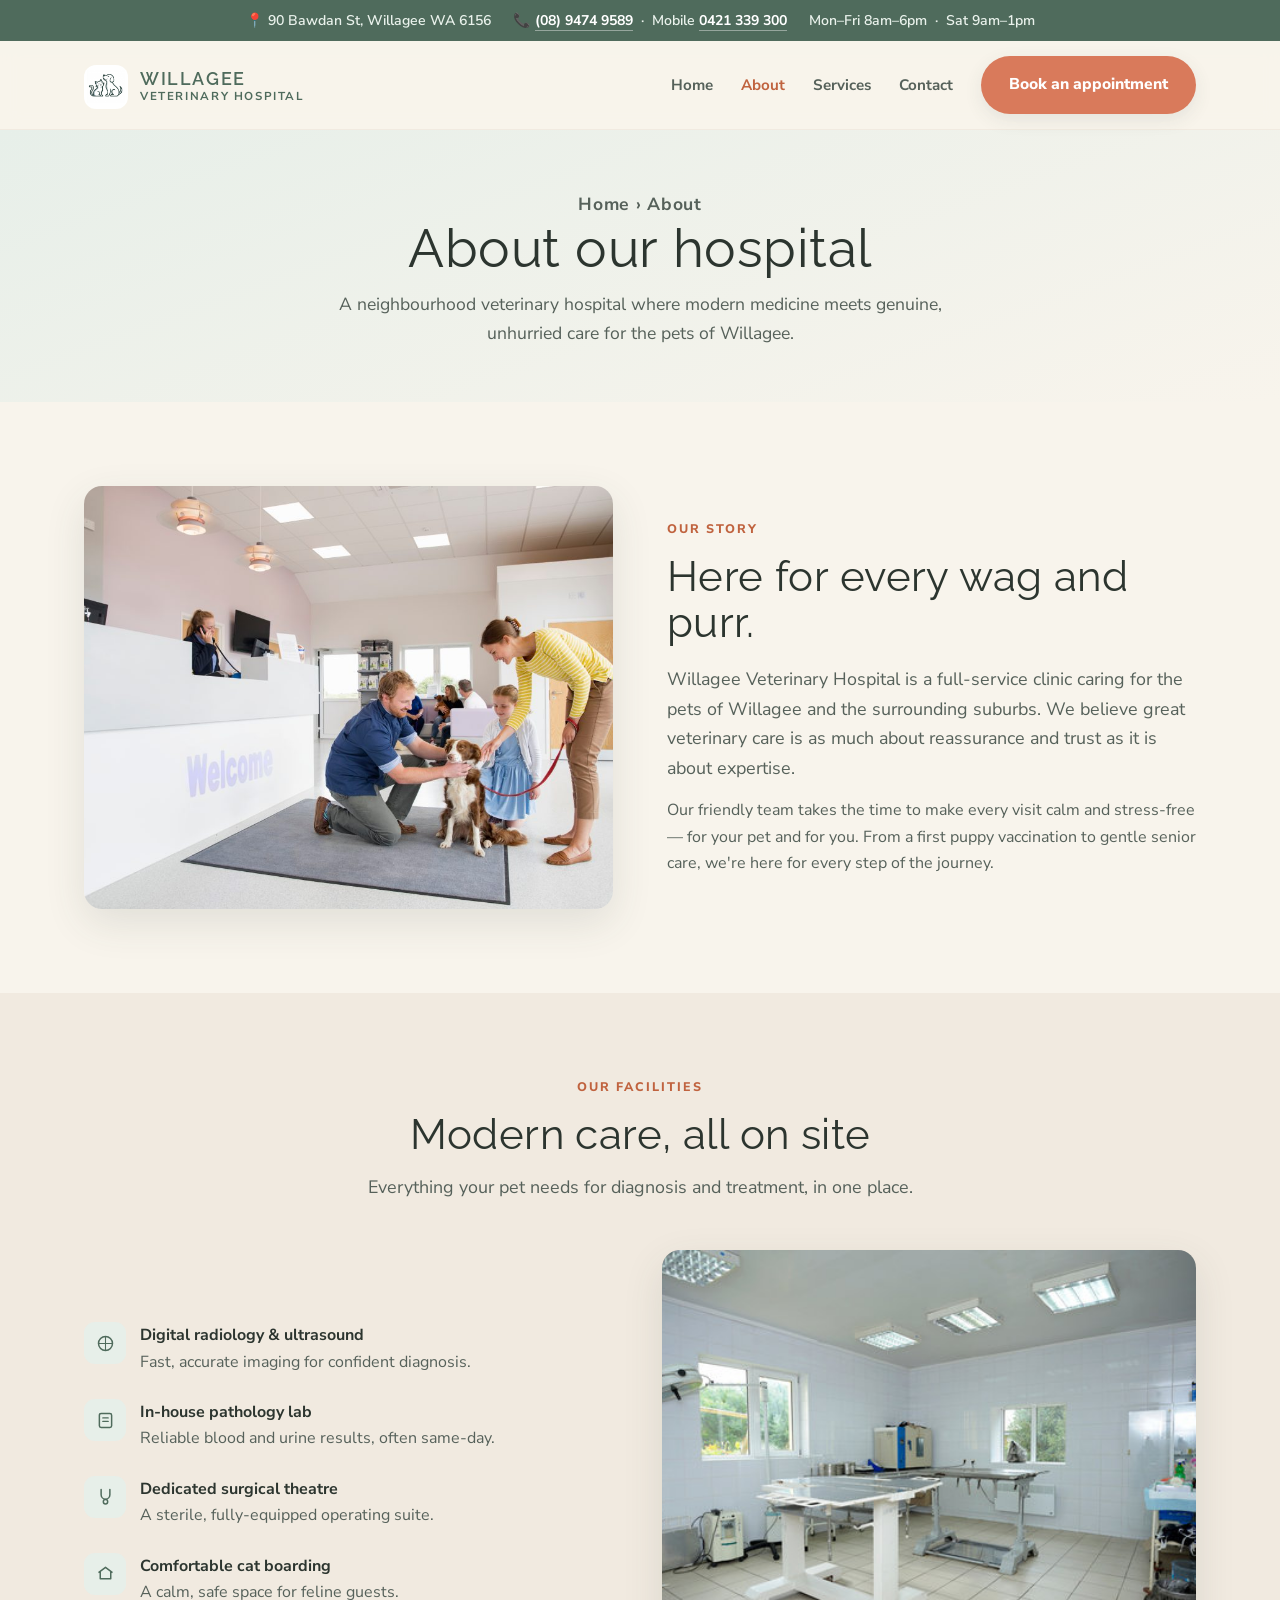
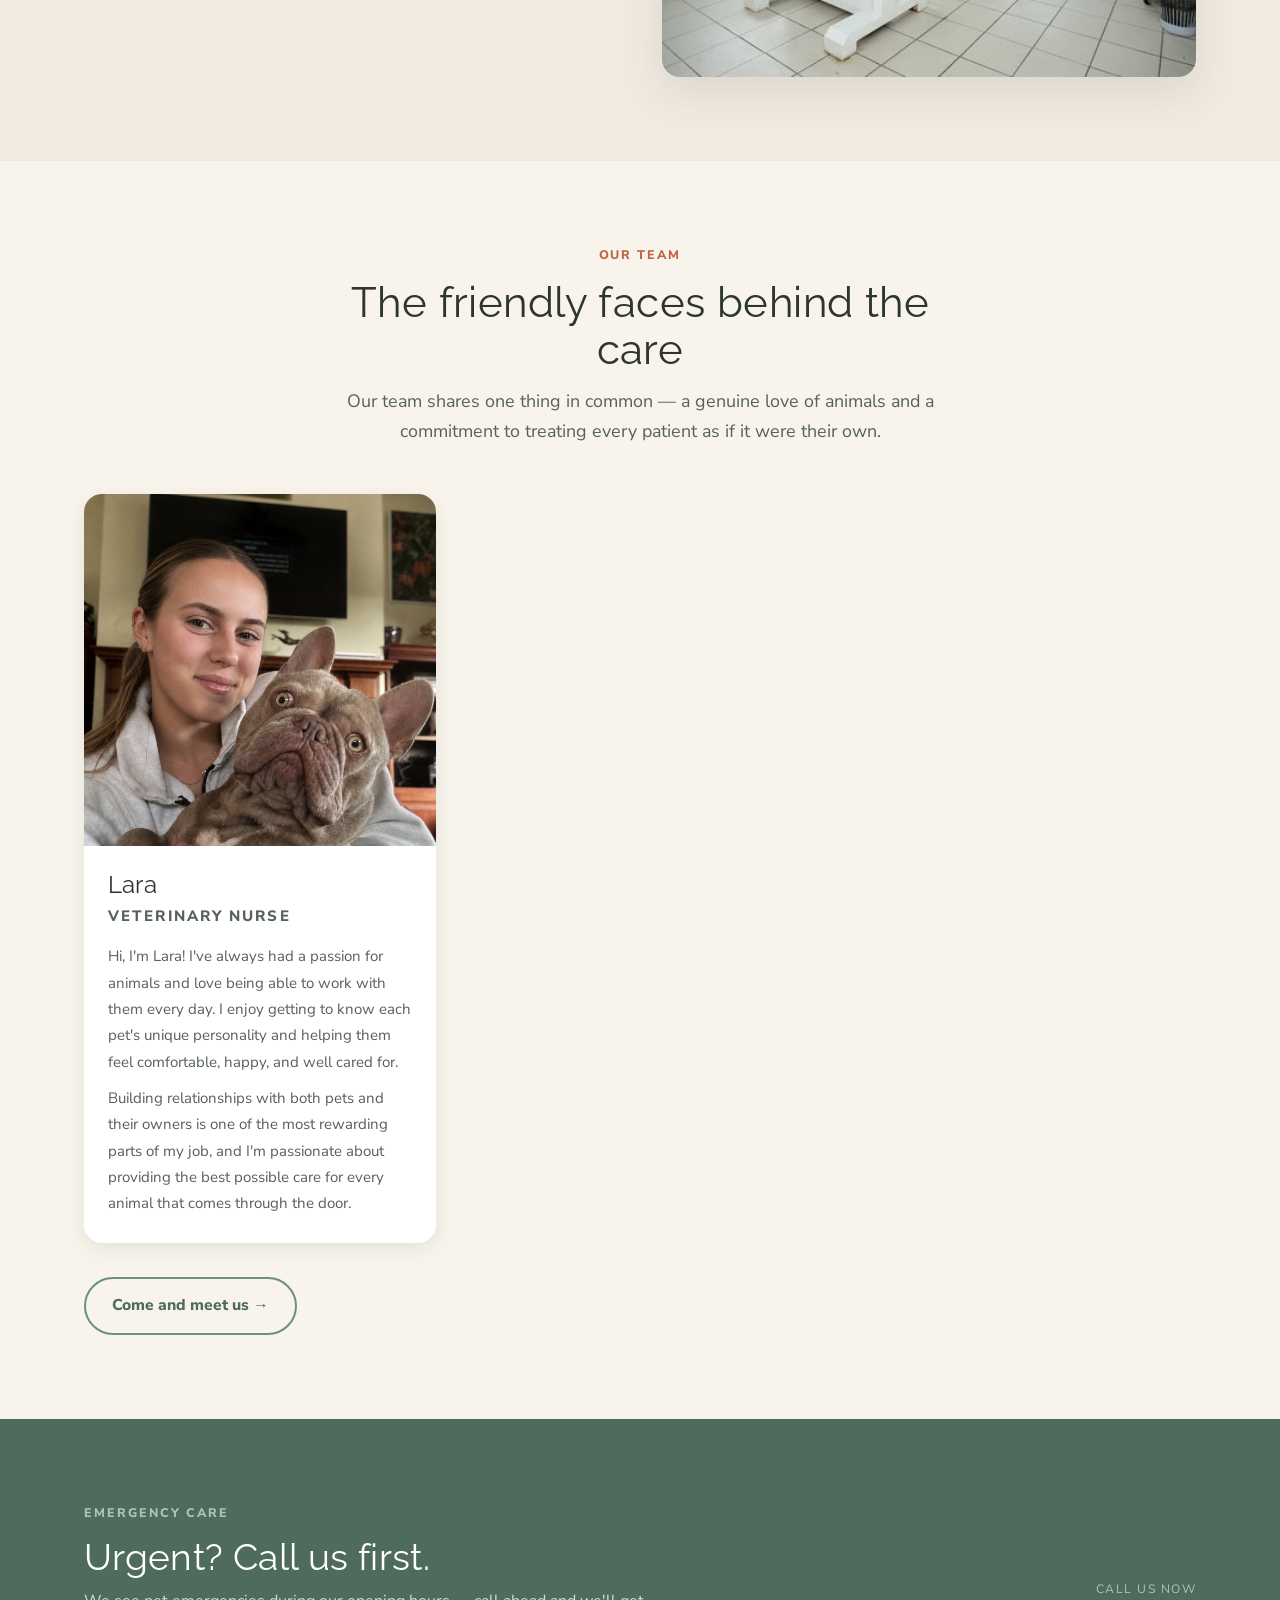
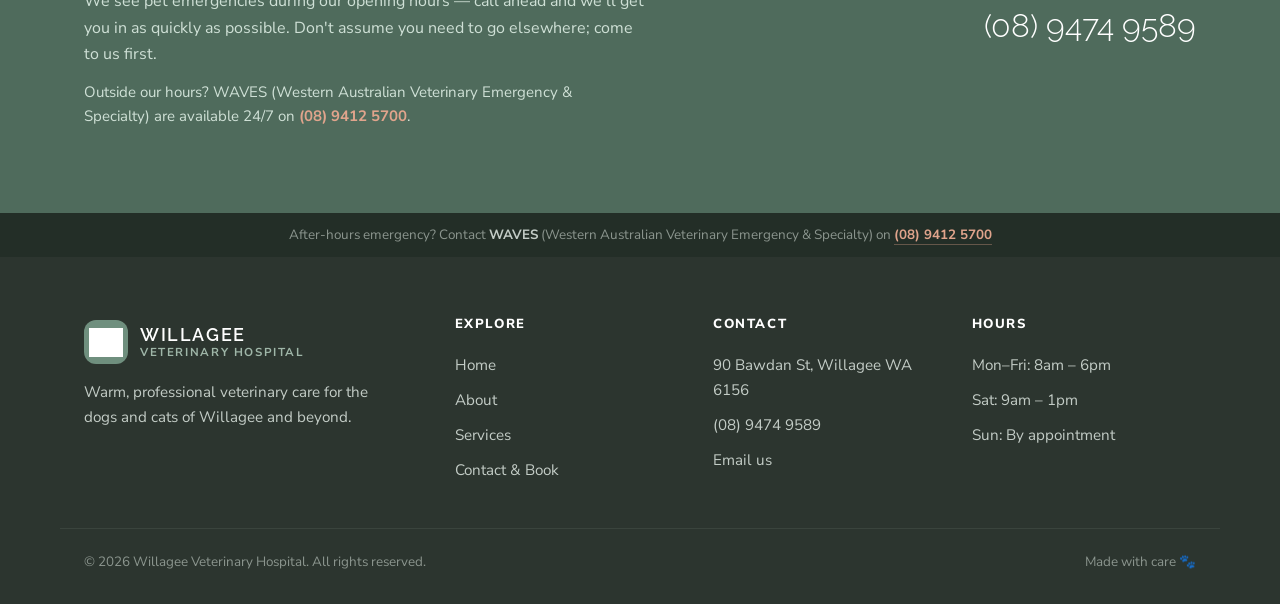
==== commit 53082717: "Add Lara staff profile, swap heading font to Raleway to match clinic sign Co-Authored-By: Claude Son" ====
--- a/about.html
+++ b/about.html
@@ -8,7 +8,7 @@
 <link rel="icon" href="data:image/svg+xml,%3Csvg xmlns='http://www.w3.org/2000/svg' viewBox='0 0 24 24'%3E%3Crect width='24' height='24' rx='5' fill='%236f8f7e'/%3E%3Cg fill='%23fff'%3E%3Cpath d='M12 13.5c-2.5 0-4.5 1.7-4.5 3.8 0 1.2 1 2.2 2.3 2.2.8 0 1.4-.3 2.2-.3s1.4.3 2.2.3c1.3 0 2.3-1 2.3-2.2 0-2.1-2-3.8-4.5-3.8Z'/%3E%3Cellipse cx='6.8' cy='10.2' rx='1.7' ry='2.2'/%3E%3Cellipse cx='17.2' cy='10.2' rx='1.7' ry='2.2'/%3E%3Cellipse cx='9.6' cy='6.6' rx='1.5' ry='2'/%3E%3Cellipse cx='14.4' cy='6.6' rx='1.5' ry='2'/%3E%3C/g%3E%3C/svg%3E" />
 <link rel="preconnect" href="https://fonts.googleapis.com" />
 <link rel="preconnect" href="https://fonts.gstatic.com" crossorigin />
-<link href="https://fonts.googleapis.com/css2?family=Playfair+Display:wght@400;500;600&family=Nunito+Sans:wght@400;600;700;800&display=swap" rel="stylesheet" />
+<link href="https://fonts.googleapis.com/css2?family=Raleway:wght@300;400;500;600&family=Nunito+Sans:wght@400;600;700;800&display=swap" rel="stylesheet" />
 <link rel="stylesheet" href="styles.css" />
 </head>
 <body>
@@ -65,15 +65,24 @@
   </div></section>
 
   <!-- Team -->
-  <section><div class="wrap split">
-    <div class="imgwrap"><img src="images/gettyimages-1127708289-612x612.jpg" alt="The Willagee Veterinary Hospital team" /></div>
-    <div>
+  <section><div class="wrap">
+    <div class="section-head">
       <p class="eyebrow">Our team</p>
-      <h2 style="font-size:clamp(1.9rem,3.4vw,2.6rem);margin-bottom:18px">The friendly faces behind the care</h2>
-      <p class="lead">Our experienced vets and nurses share one thing in common — a genuine love of animals and a commitment to treating every patient as if it were their own.</p>
-      <p style="margin-top:14px;color:var(--ink-soft)">We'd love to introduce the team properly here, with photos and a little about each of us — coming soon.</p>
-      <div class="hero-cta" style="margin-top:24px"><a class="btn btn-ghost" href="contact.html#book">Meet us — book a visit →</a></div>
+      <h2>The friendly faces behind the care</h2>
+      <p class="lead">Our team shares one thing in common — a genuine love of animals and a commitment to treating every patient as if it were their own.</p>
     </div>
+    <div class="team-grid">
+      <div class="team-card">
+        <div class="team-photo"><img src="staff-images/Lara.jpg" alt="Lara" /></div>
+        <div class="team-info">
+          <h3>Lara</h3>
+          <p class="team-role">Veterinary Nurse</p>
+          <p>Hi, I'm Lara! I've always had a passion for animals and love being able to work with them every day. I enjoy getting to know each pet's unique personality and helping them feel comfortable, happy, and well cared for.</p>
+          <p style="margin-top:10px">Building relationships with both pets and their owners is one of the most rewarding parts of my job, and I'm passionate about providing the best possible care for every animal that comes through the door.</p>
+        </div>
+      </div>
+    </div>
+    <div class="hero-cta" style="margin-top:34px"><a class="btn btn-ghost" href="contact.html#book">Come and meet us →</a></div>
   </div></section>
 
   <!-- Emergency -->
--- a/styles.css
+++ b/styles.css
@@ -15,7 +15,7 @@
 *{box-sizing:border-box;margin:0;padding:0}
 html{scroll-behavior:smooth}
 body{font-family:'Nunito Sans',system-ui,sans-serif;color:var(--ink);background:var(--cream);line-height:1.65;-webkit-font-smoothing:antialiased}
-h1,h2,h3,h4{font-family:'Playfair Display',Georgia,serif;font-weight:500;line-height:1.12;letter-spacing:-.01em}
+h1,h2,h3,h4{font-family:'Raleway',system-ui,sans-serif;font-weight:400;line-height:1.12;letter-spacing:.01em}
 a{color:inherit;text-decoration:none}
 img{max-width:100%;display:block}
 .wrap{max-width:var(--maxw);margin:0 auto;padding:0 24px}
@@ -50,7 +50,7 @@
 footer.site .brand .mark{background:var(--sage);padding:5px}
 footer.site .logo-img{filter:brightness(0) invert(1)}
 .brand .bt{display:flex;flex-direction:column;line-height:1}
-.brand b{font-family:'Playfair Display',serif;font-weight:600;font-size:1.12rem}
+.brand b{font-family:'Raleway',sans-serif;font-weight:600;font-size:1.12rem}
 .brand span{font-family:'Nunito Sans';font-weight:700;font-size:.72rem;letter-spacing:.14em;text-transform:uppercase;color:var(--sage-deep);margin-top:3px}
 nav.main{display:flex;align-items:center;gap:28px}
 nav.main a.link{font-weight:700;font-size:.95rem;color:var(--ink-soft)}
@@ -130,12 +130,22 @@
 .feat h3{font-family:'Nunito Sans';font-weight:800;font-size:1.06rem;margin-bottom:6px}
 .feat p{font-size:.92rem;color:var(--ink-soft)}
 
+/* team grid */
+.team-grid{display:grid;grid-template-columns:repeat(auto-fill,minmax(300px,1fr));gap:28px;margin-top:12px}
+.team-card{background:#fff;border-radius:var(--radius);overflow:hidden;box-shadow:var(--shadow-sm);display:flex;flex-direction:column}
+.team-photo{aspect-ratio:1;overflow:hidden}
+.team-photo img{width:100%;height:100%;object-fit:cover;object-position:top center}
+.team-info{padding:26px 24px}
+.team-info h3{font-size:1.5rem;margin-bottom:4px}
+.team-role{font-size:.78rem;font-weight:800;text-transform:uppercase;letter-spacing:.14em;color:var(--terracotta-deep);margin-bottom:14px}
+.team-info p{font-size:.94rem;color:var(--ink-soft);line-height:1.75}
+
 /* emergency callout */
 .emergency{background:var(--sage-deep);color:#eef4f0}
 .emergency .wrap{display:grid;grid-template-columns:1fr auto;gap:30px;align-items:center}
 .emergency h2{color:#fff;font-size:clamp(1.7rem,3vw,2.3rem);margin-bottom:10px}
 .emergency p{color:#cfe0d6;max-width:56ch}
-.emergency .big{font-family:'Playfair Display',serif;font-size:2rem;color:#fff;display:block;text-align:right}
+.emergency .big{font-family:'Raleway',sans-serif;font-size:2rem;font-weight:300;color:#fff;display:block;text-align:right}
 .emergency .lbl{font-size:.76rem;letter-spacing:.12em;text-transform:uppercase;color:#a9c7b6;text-align:right}
 
 /* hours table */
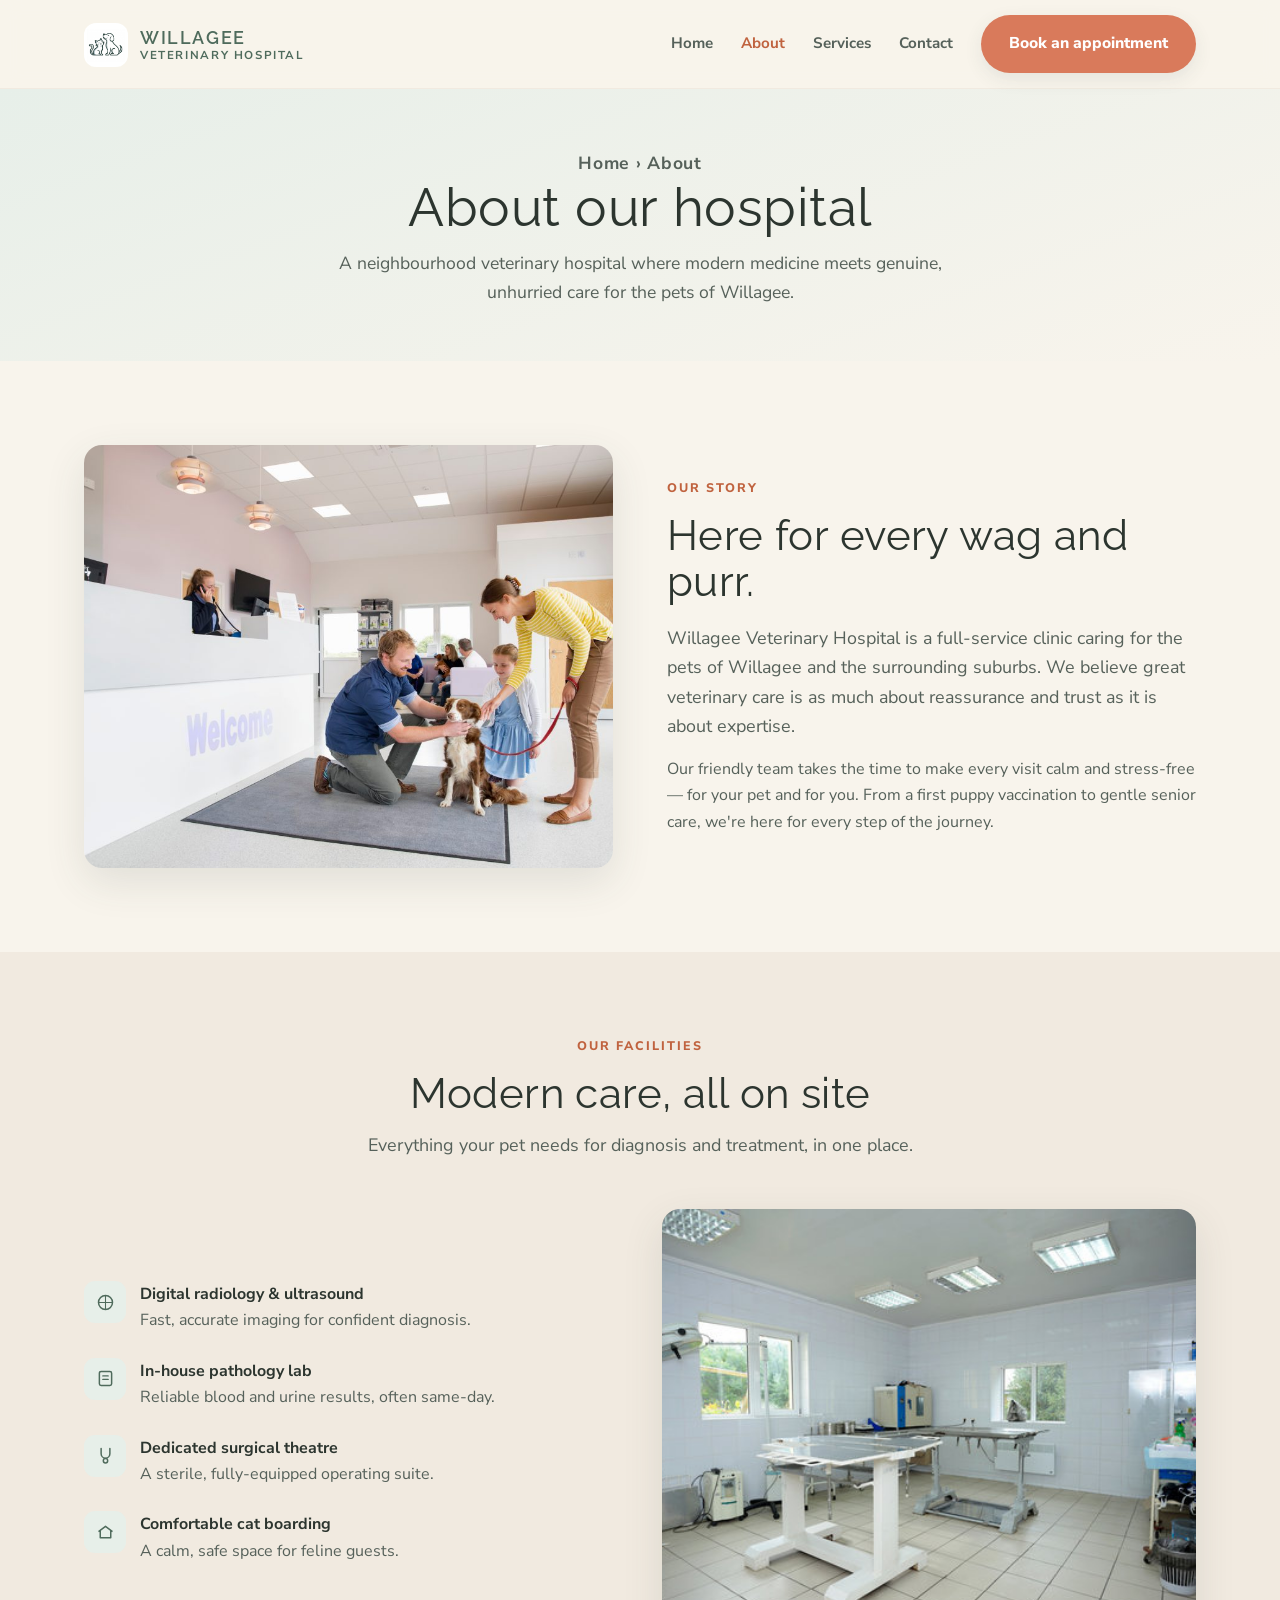
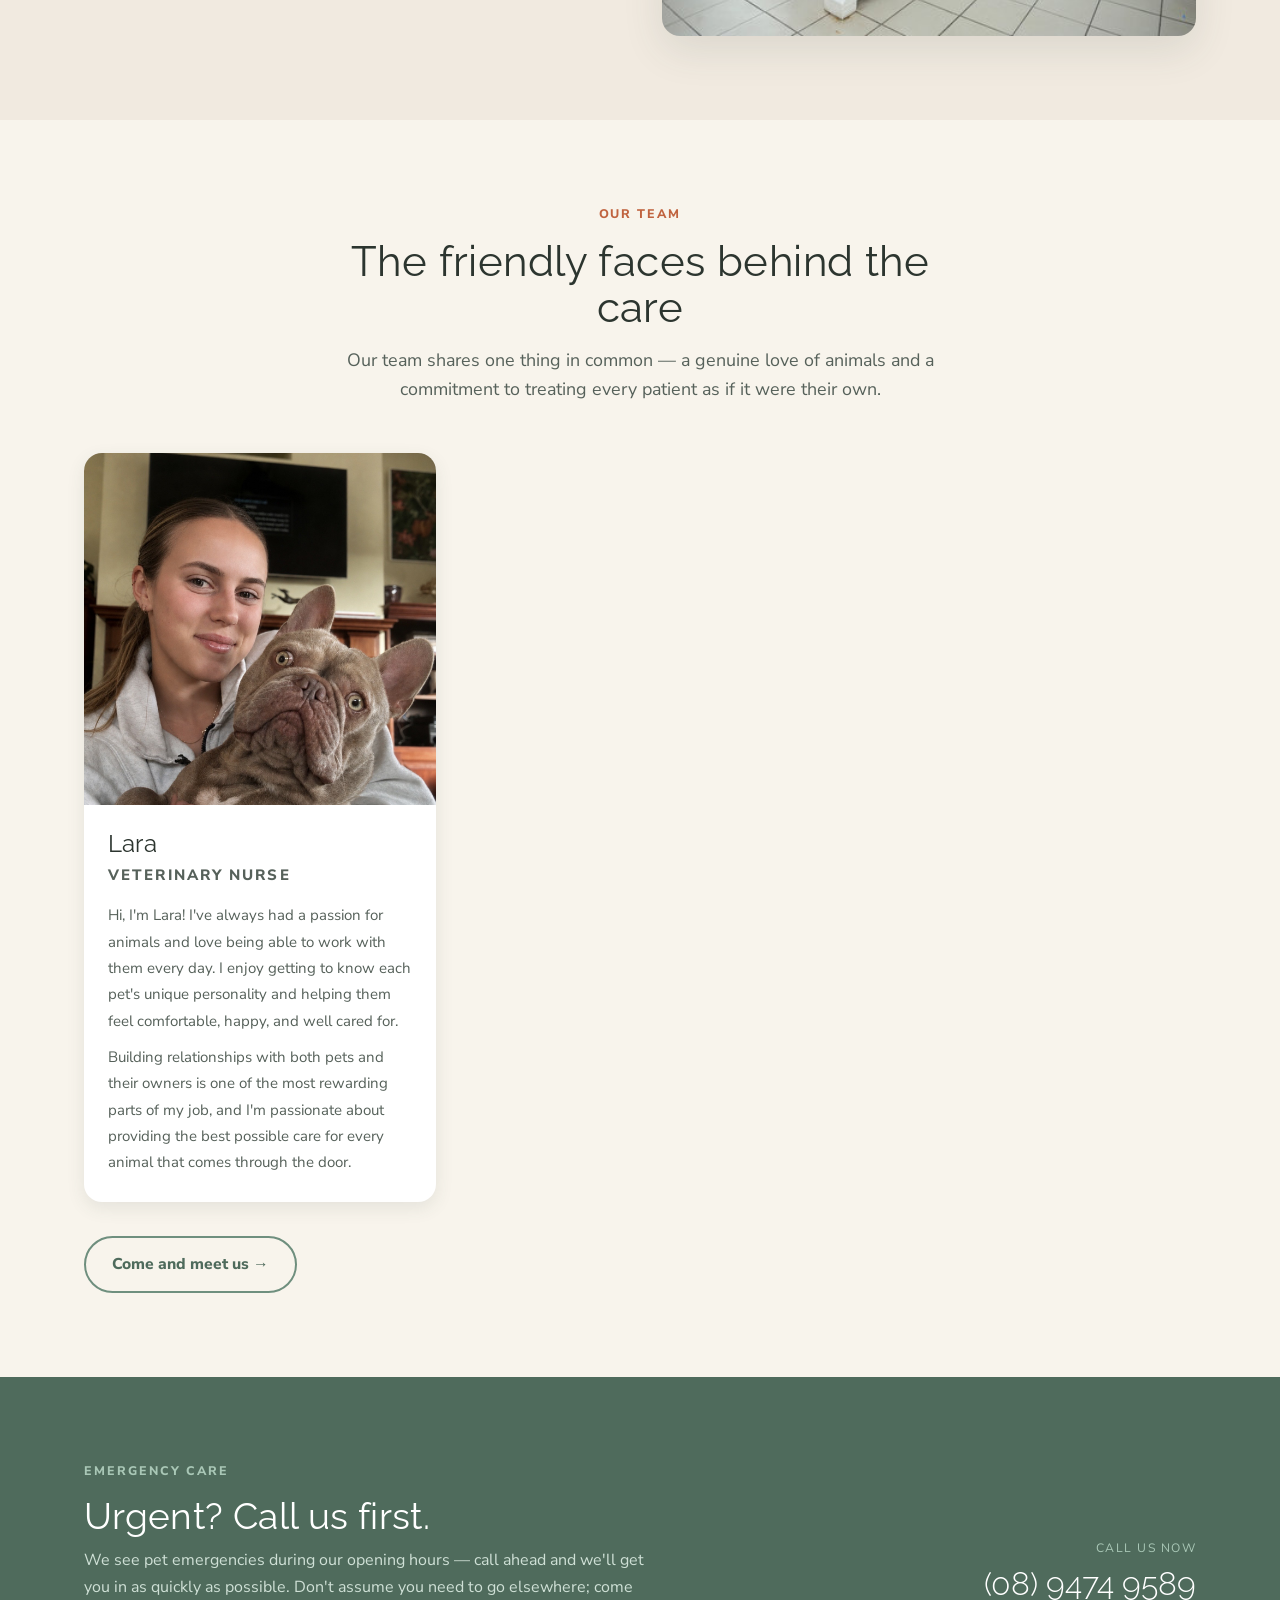
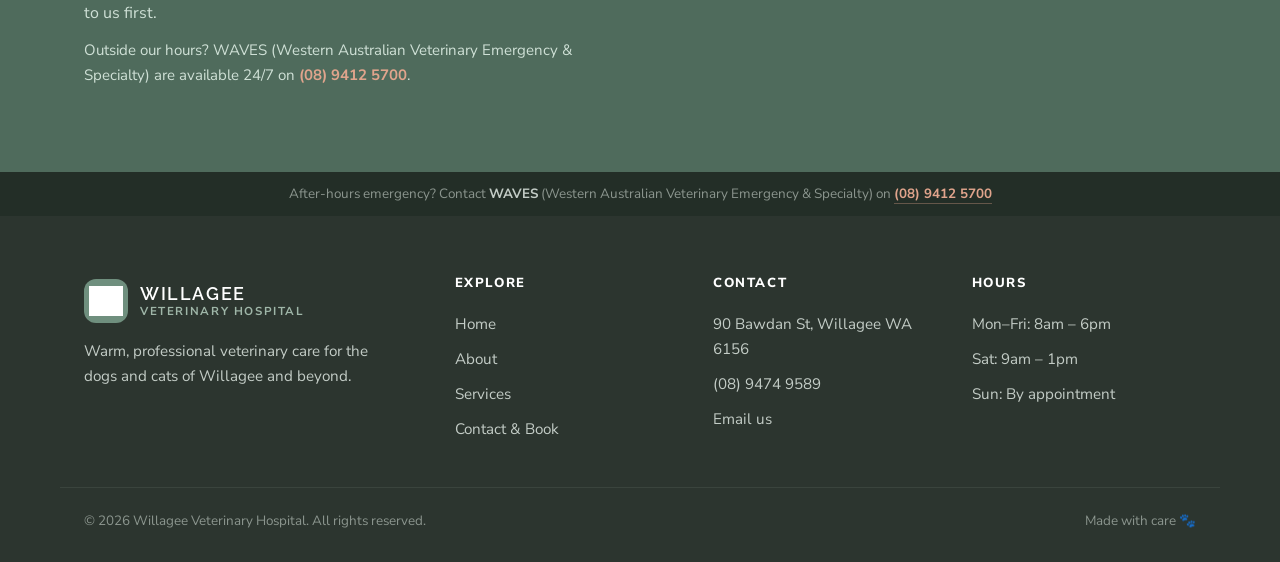
==== commit ac5f18f7: "Remove top info bar Co-Authored-By: Claude Sonnet 4.6 <noreply@anthropic.com>" ====
--- a/about.html
+++ b/about.html
@@ -12,11 +12,6 @@
 <link rel="stylesheet" href="styles.css" />
 </head>
 <body>
-  <div class="topbar"><div class="wrap">
-    <span>📍 90 Bawdan St, Willagee WA 6156</span>
-    <span>📞 <a href="tel:0894749589">(08) 9474 9589</a> &nbsp;·&nbsp; Mobile <a href="tel:0421339300">0421 339 300</a></span>
-    <span>Mon–Fri 8am–6pm &nbsp;·&nbsp; Sat 9am–1pm</span>
-  </div></div>
 
   <header class="site"><div class="wrap">
     <a class="brand" href="index.html">
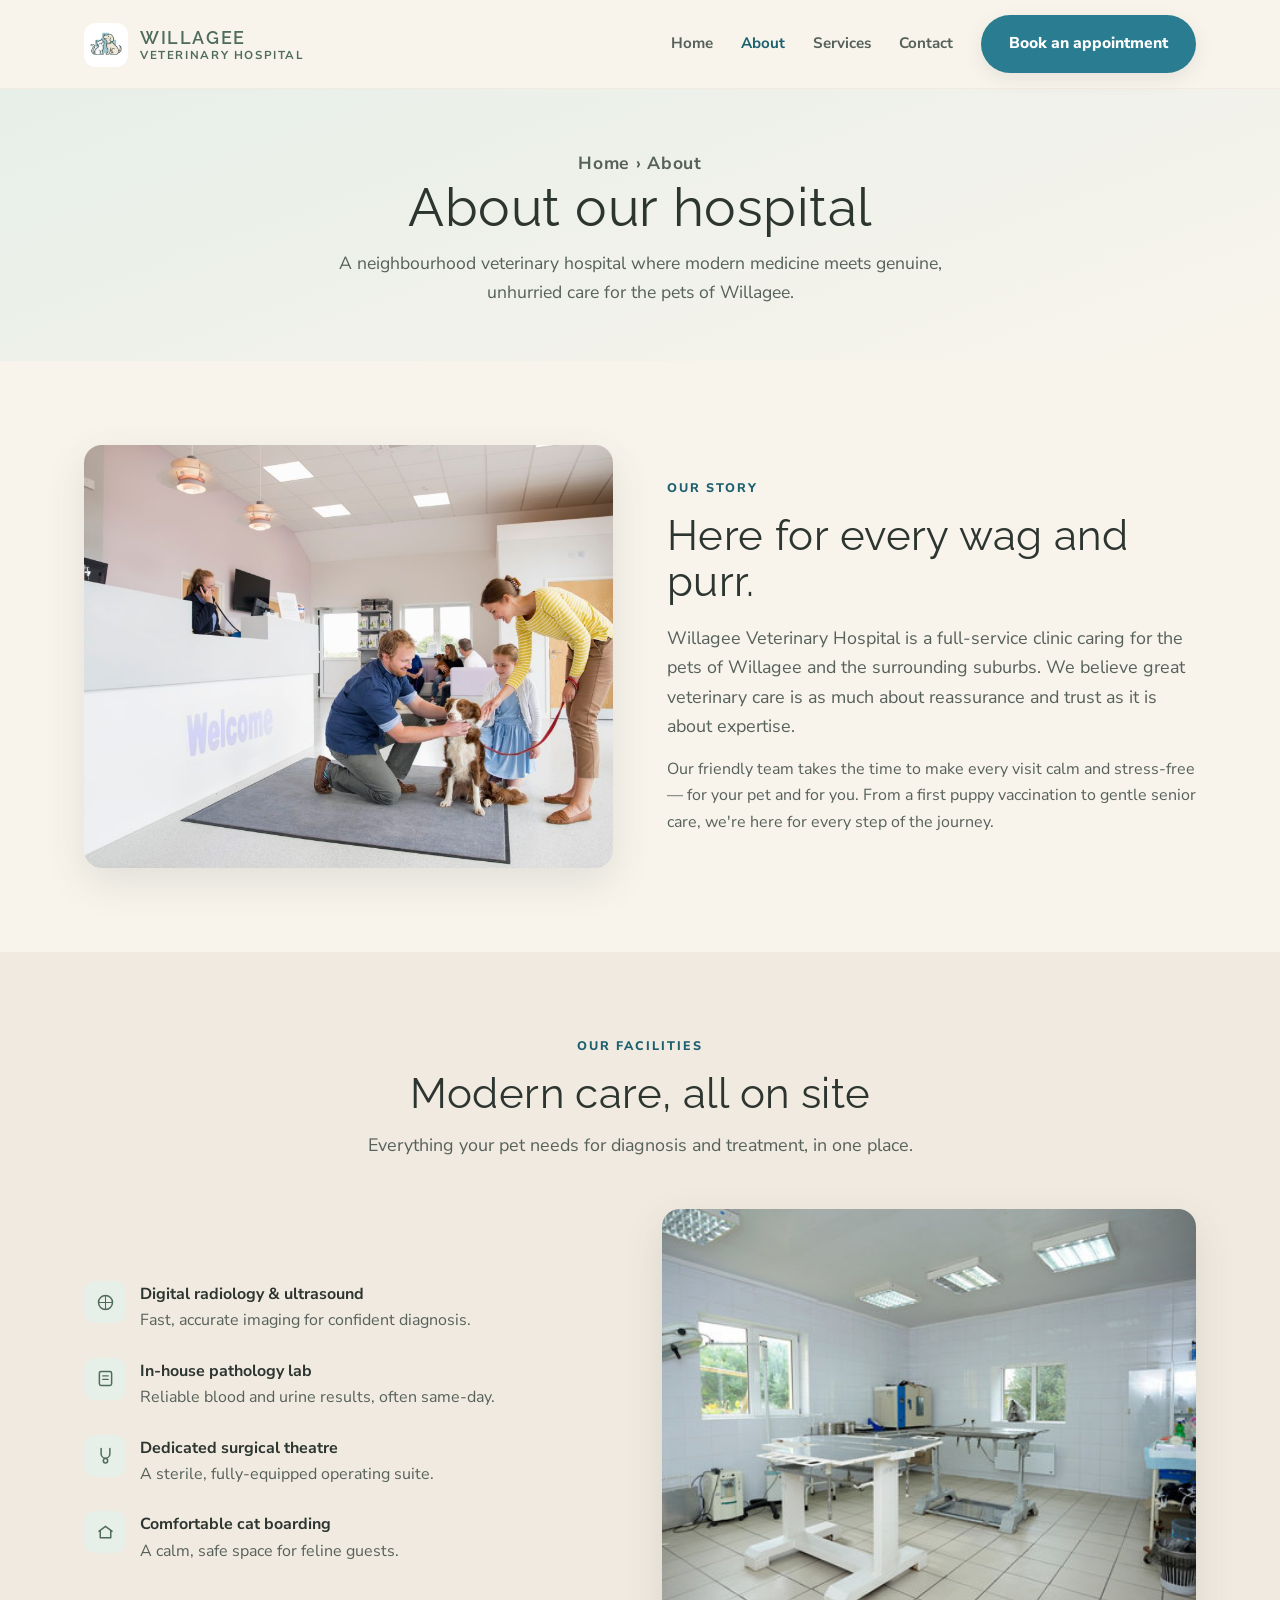
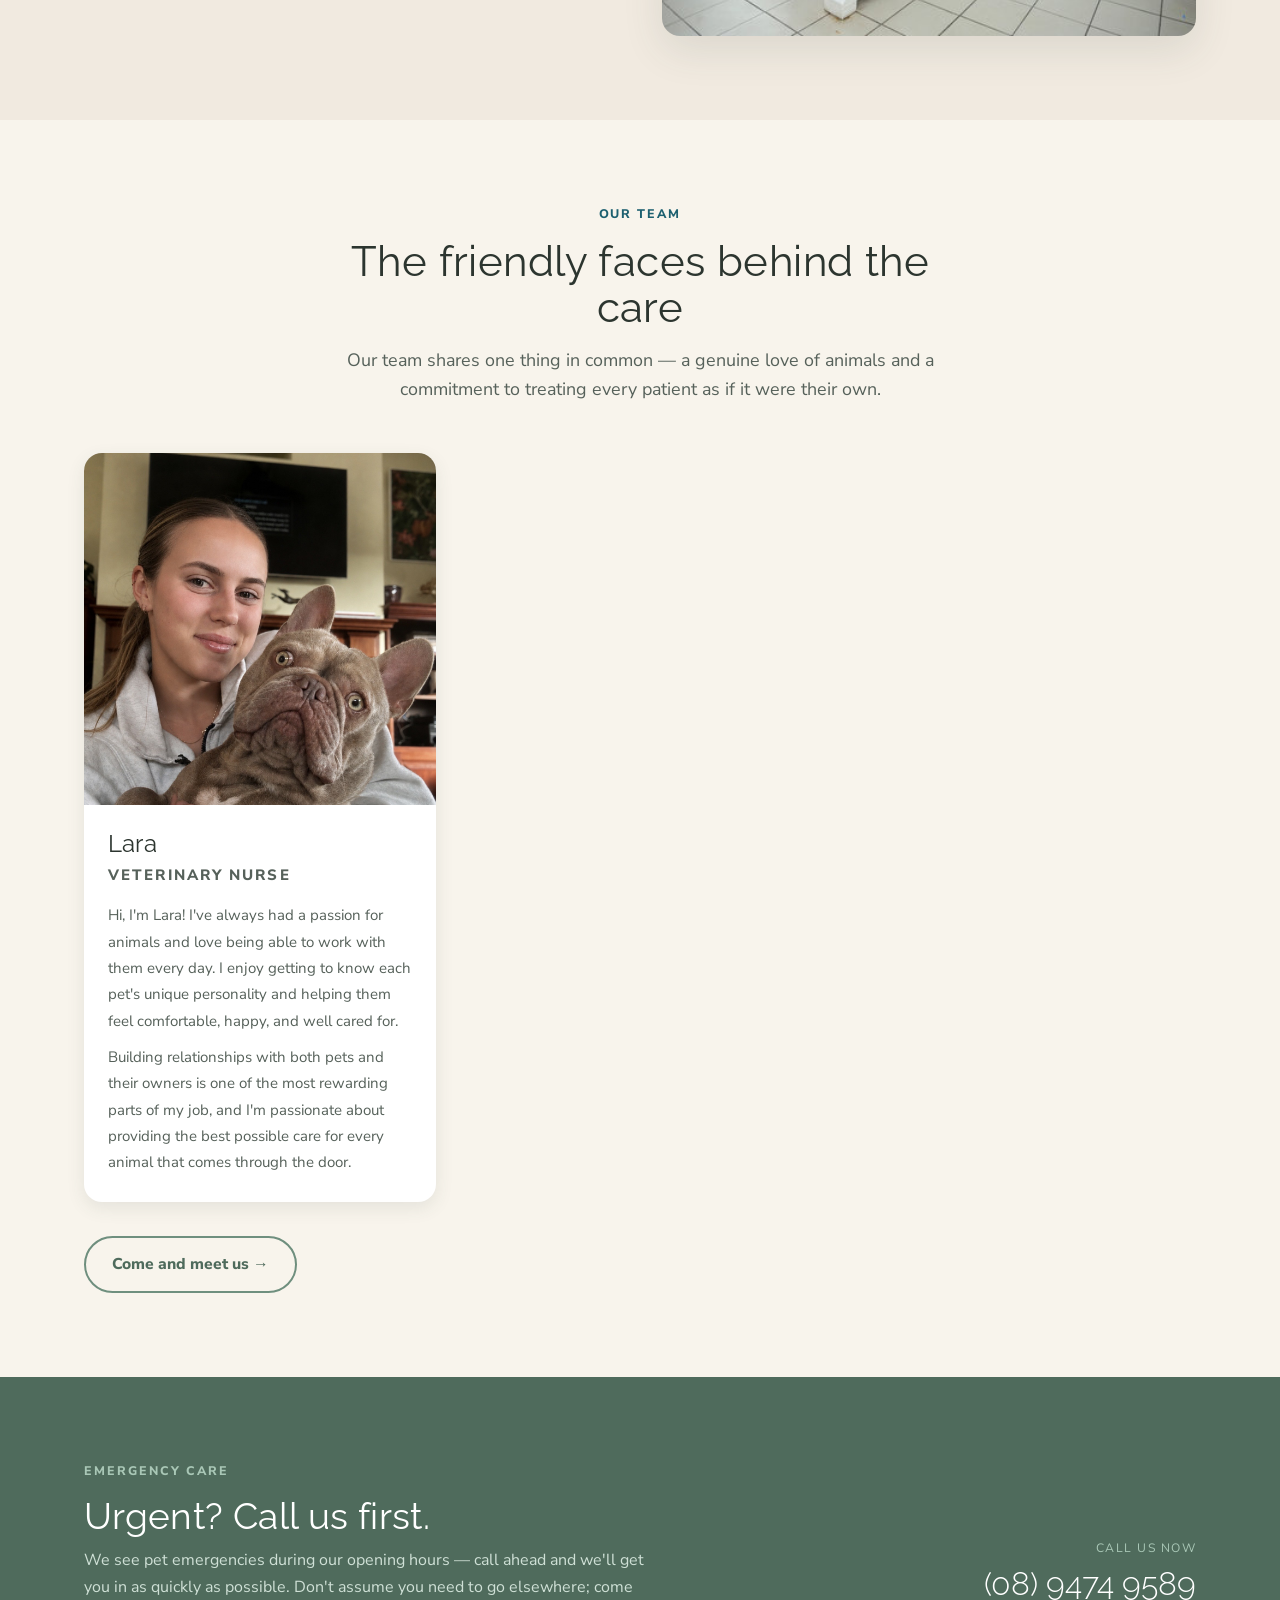
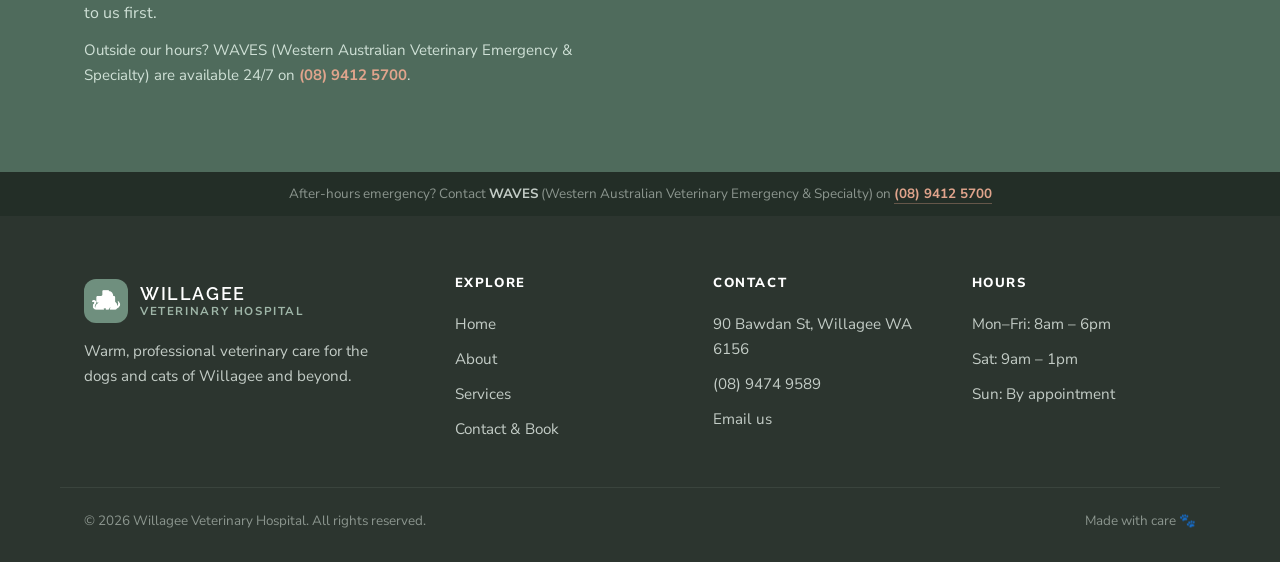
==== commit 5ca4f0b4: "Replace orange accent with blue from logo; swap to new transparent logo Co-Authored-By: Claude Sonne" ====
--- a/about.html
+++ b/about.html
@@ -15,7 +15,7 @@
 
   <header class="site"><div class="wrap">
     <a class="brand" href="index.html">
-      <span class="mark"><img src="images/Logo 2.png" alt="" class="logo-img" /></span>
+      <span class="mark"><img src="images/logo-final.png" alt="" class="logo-img" /></span>
       <span class="bt"><b>Willagee</b><span>Veterinary Hospital</span></span>
     </a>
     <button class="nav-toggle" id="navToggle" aria-label="Menu"><span></span><span></span><span></span></button>
@@ -100,7 +100,7 @@
   <footer class="site"><div class="wrap foot-grid">
     <div>
       <a class="brand" href="index.html" style="margin-bottom:16px">
-        <span class="mark"><img src="images/Logo 2.png" alt="" class="logo-img" /></span>
+        <span class="mark"><img src="images/logo-final.png" alt="" class="logo-img" /></span>
         <span class="bt"><b>Willagee</b><span>Veterinary Hospital</span></span>
       </a>
       <p style="font-size:.95rem;max-width:34ch">Warm, professional veterinary care for the dogs and cats of Willagee and beyond.</p>
--- a/styles.css
+++ b/styles.css
@@ -5,7 +5,7 @@
 :root{
   --sage:#6f8f7e; --sage-deep:#4f6b5c; --sage-soft:#e7efe9;
   --cream:#f8f4ec; --cream-2:#f1eae0;
-  --terracotta:#d97a5b; --terracotta-deep:#c0633f;
+  --terracotta:#2a7d91; --terracotta-deep:#1d6070;
   --ink:#2c352f; --ink-soft:#56615a;
   --white:#fff; --radius:18px;
   --shadow:0 14px 40px rgba(60,78,68,.12);
@@ -181,7 +181,7 @@
 .form-status{margin-top:16px;padding:14px 16px;border-radius:12px;font-weight:700;display:none}
 .form-status.show{display:block}
 .form-status.ok{background:var(--sage-soft);color:var(--sage-deep)}
-.form-status.err{background:#fbe6de;color:var(--terracotta-deep)}
+.form-status.err{background:#fbe6de;color:#c0633f}
 button[disabled]{opacity:.6;cursor:not-allowed}
 
 /* map */
@@ -191,7 +191,7 @@
 /* booking CTA band */
 .booking{background:var(--terracotta);color:#fff;text-align:center}
 .booking h2{color:#fff;font-size:clamp(2rem,3.8vw,2.8rem);margin-bottom:14px}
-.booking p{color:#ffe9df;max-width:56ch;margin:0 auto 26px;font-size:1.08rem}
+.booking p{color:#c8e8f0;max-width:56ch;margin:0 auto 26px;font-size:1.08rem}
 .booking .hero-cta{justify-content:center}
 
 /* footer */
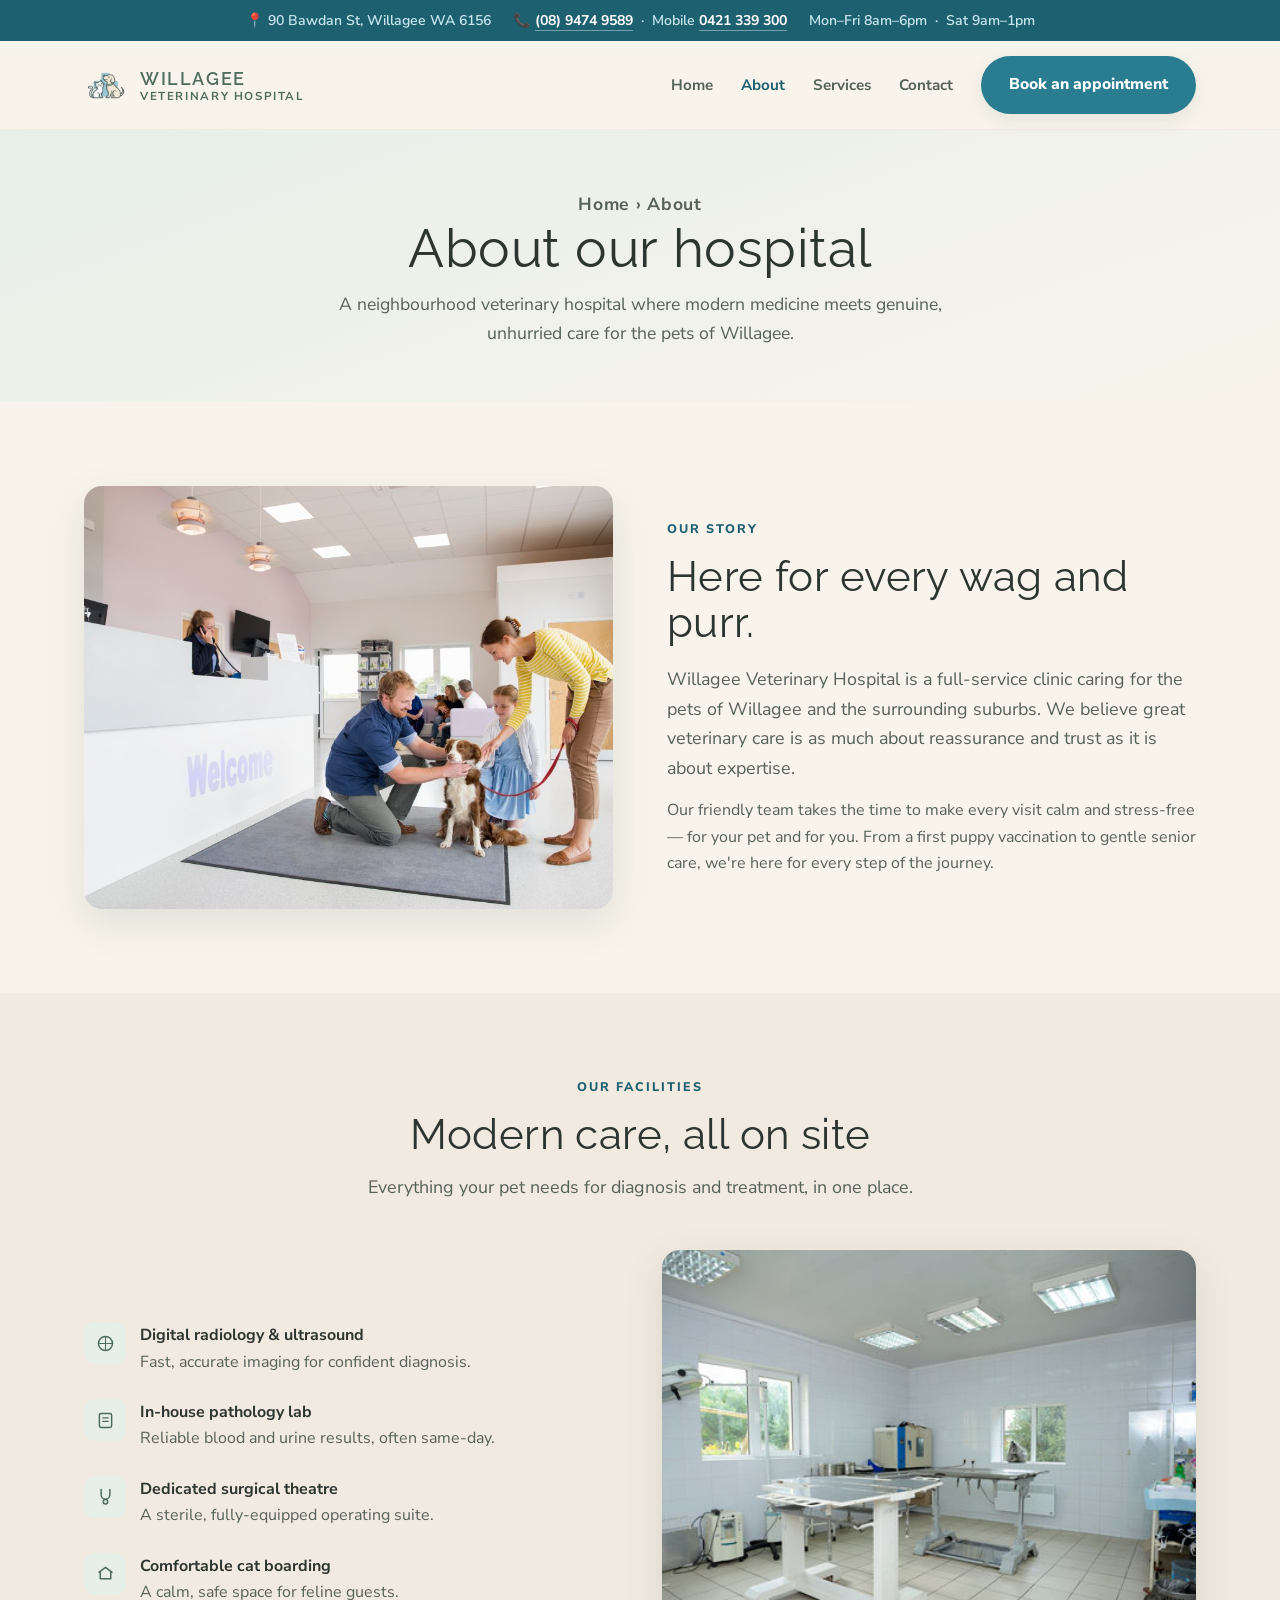
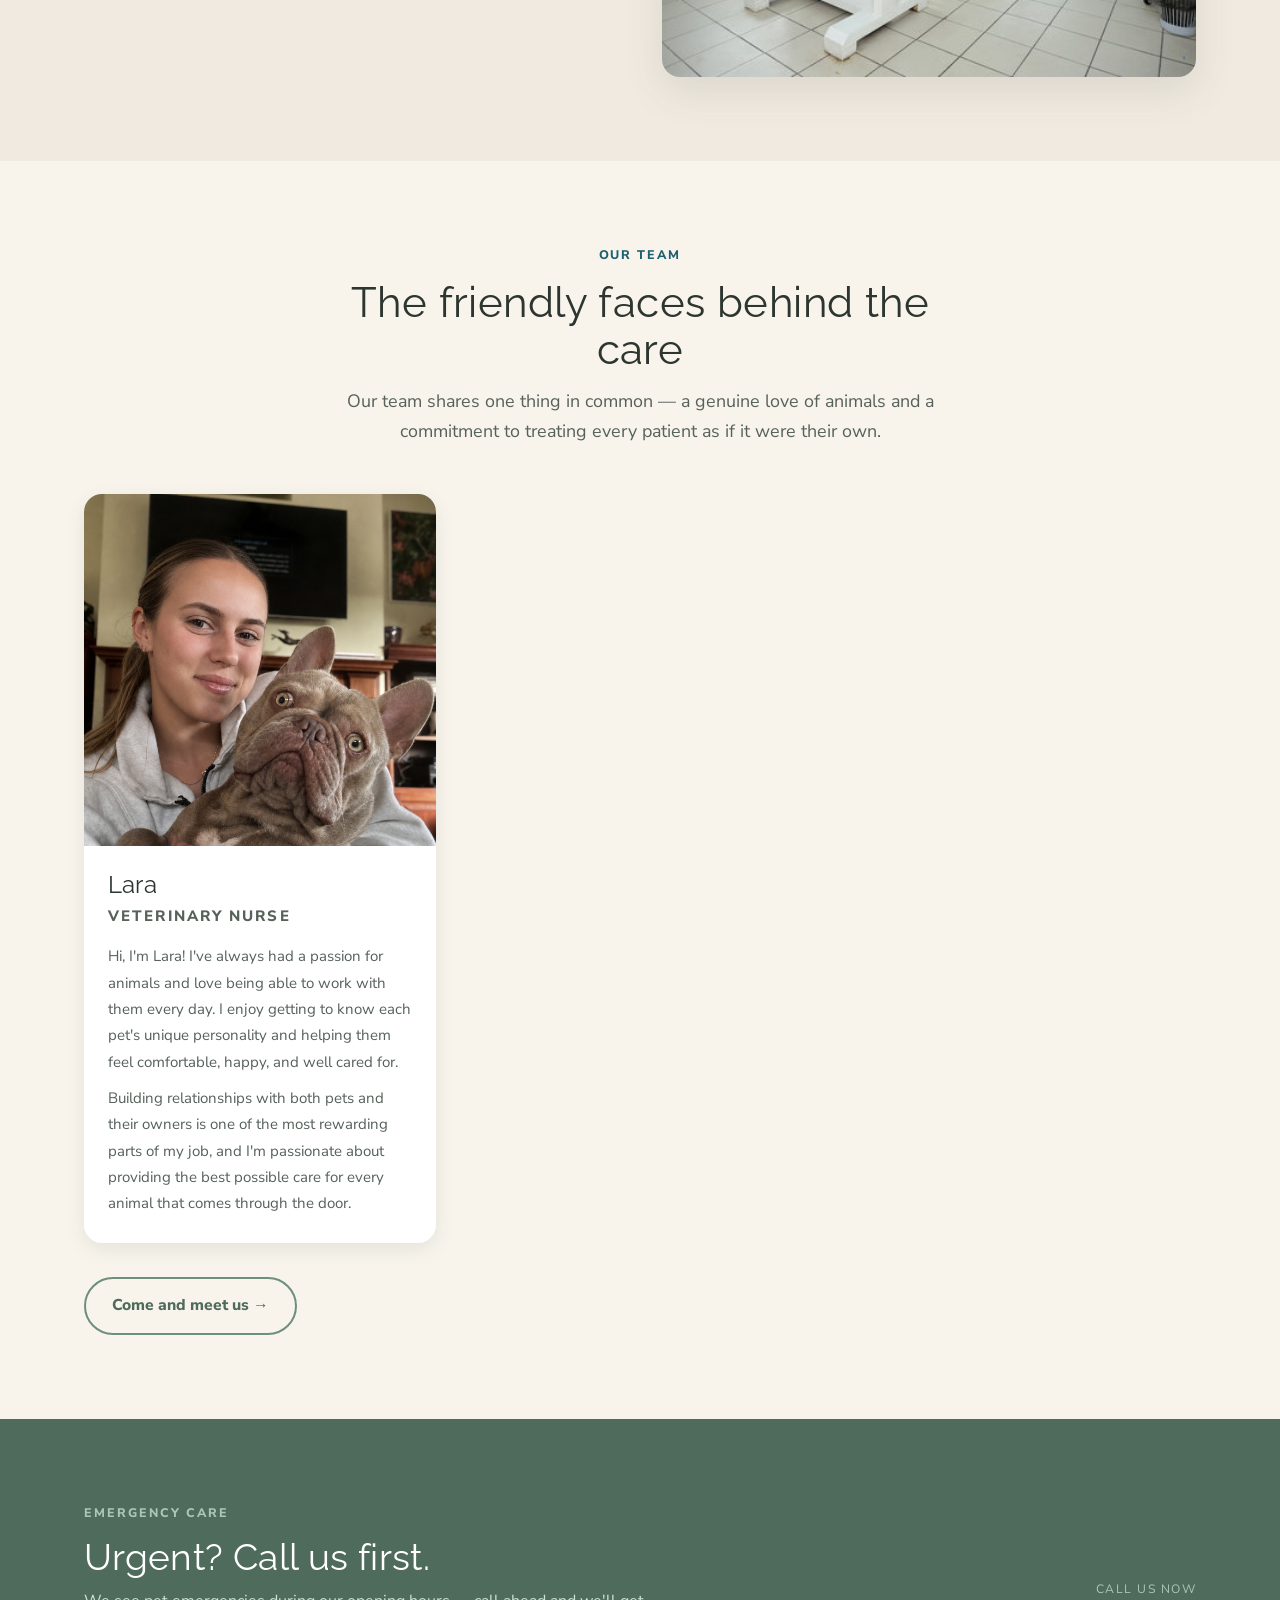
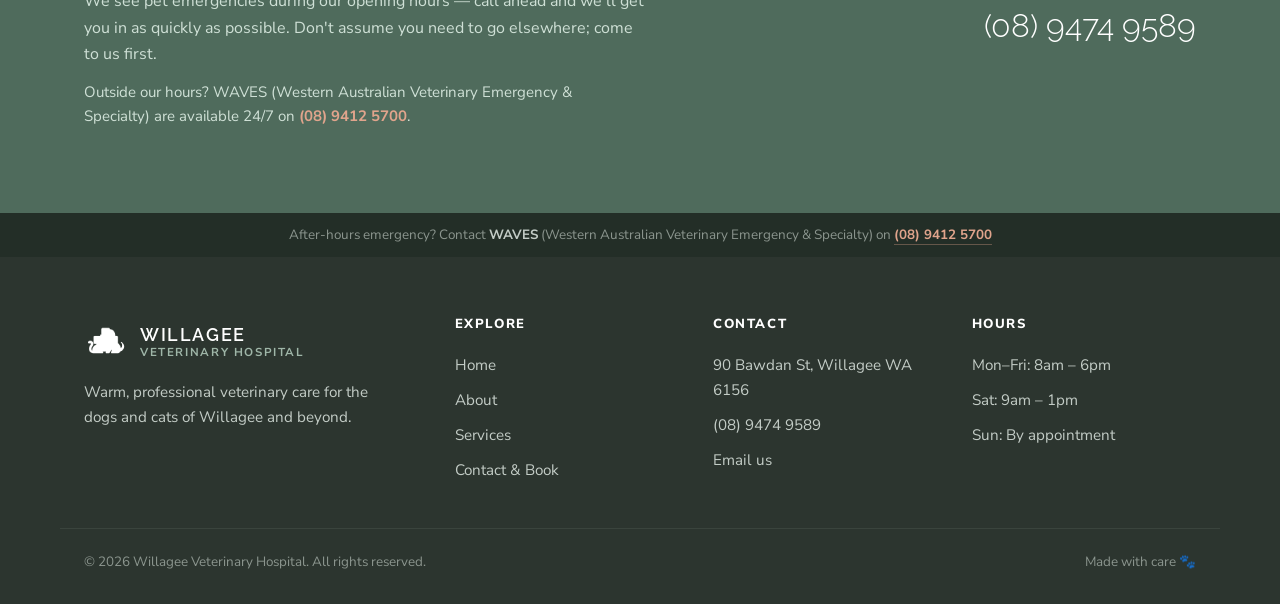
==== commit 70ecc912: "Restore blue topbar; remove white box from logo mark Co-Authored-By: Claude Sonnet 4.6 <noreply@anth" ====
--- a/about.html
+++ b/about.html
@@ -12,6 +12,11 @@
 <link rel="stylesheet" href="styles.css" />
 </head>
 <body>
+  <div class="topbar"><div class="wrap">
+    <span>📍 90 Bawdan St, Willagee WA 6156</span>
+    <span>📞 <a href="tel:0894749589">(08) 9474 9589</a> &nbsp;·&nbsp; Mobile <a href="tel:0421339300">0421 339 300</a></span>
+    <span>Mon–Fri 8am–6pm &nbsp;·&nbsp; Sat 9am–1pm</span>
+  </div></div>
 
   <header class="site"><div class="wrap">
     <a class="brand" href="index.html">
--- a/styles.css
+++ b/styles.css
@@ -36,8 +36,8 @@
 .btn-white{background:#fff;color:var(--sage-deep)}
 .btn-white:hover{transform:translateY(-2px);box-shadow:var(--shadow-sm)}
 
-/* emergency top bar */
-.topbar{background:var(--sage-deep);color:#eaf2ec;font-size:.88rem;font-weight:600}
+/* top info bar */
+.topbar{background:var(--terracotta-deep);color:#c8e8f0;font-size:.88rem;font-weight:600}
 .topbar .wrap{display:flex;flex-wrap:wrap;gap:6px 22px;align-items:center;justify-content:center;padding:9px 24px;text-align:center}
 .topbar a{color:#fff;font-weight:700;border-bottom:1px solid rgba(255,255,255,.4)}
 
@@ -45,9 +45,9 @@
 header.site{position:sticky;top:0;z-index:50;background:rgba(248,244,236,.9);backdrop-filter:blur(10px);border-bottom:1px solid var(--cream-2)}
 header.site .wrap{display:flex;align-items:center;justify-content:space-between;padding:15px 24px}
 .brand{display:flex;align-items:center;gap:12px}
-.brand .mark{width:44px;height:44px;border-radius:12px;background:#fff;display:grid;place-items:center;flex:0 0 auto;overflow:hidden;padding:3px}
+.brand .mark{width:44px;height:44px;border-radius:12px;background:transparent;display:grid;place-items:center;flex:0 0 auto;overflow:hidden;padding:0}
 .logo-img{width:100%;height:100%;object-fit:contain;display:block}
-footer.site .brand .mark{background:var(--sage);padding:5px}
+footer.site .brand .mark{background:transparent;padding:0}
 footer.site .logo-img{filter:brightness(0) invert(1)}
 .brand .bt{display:flex;flex-direction:column;line-height:1}
 .brand b{font-family:'Raleway',sans-serif;font-weight:600;font-size:1.12rem}
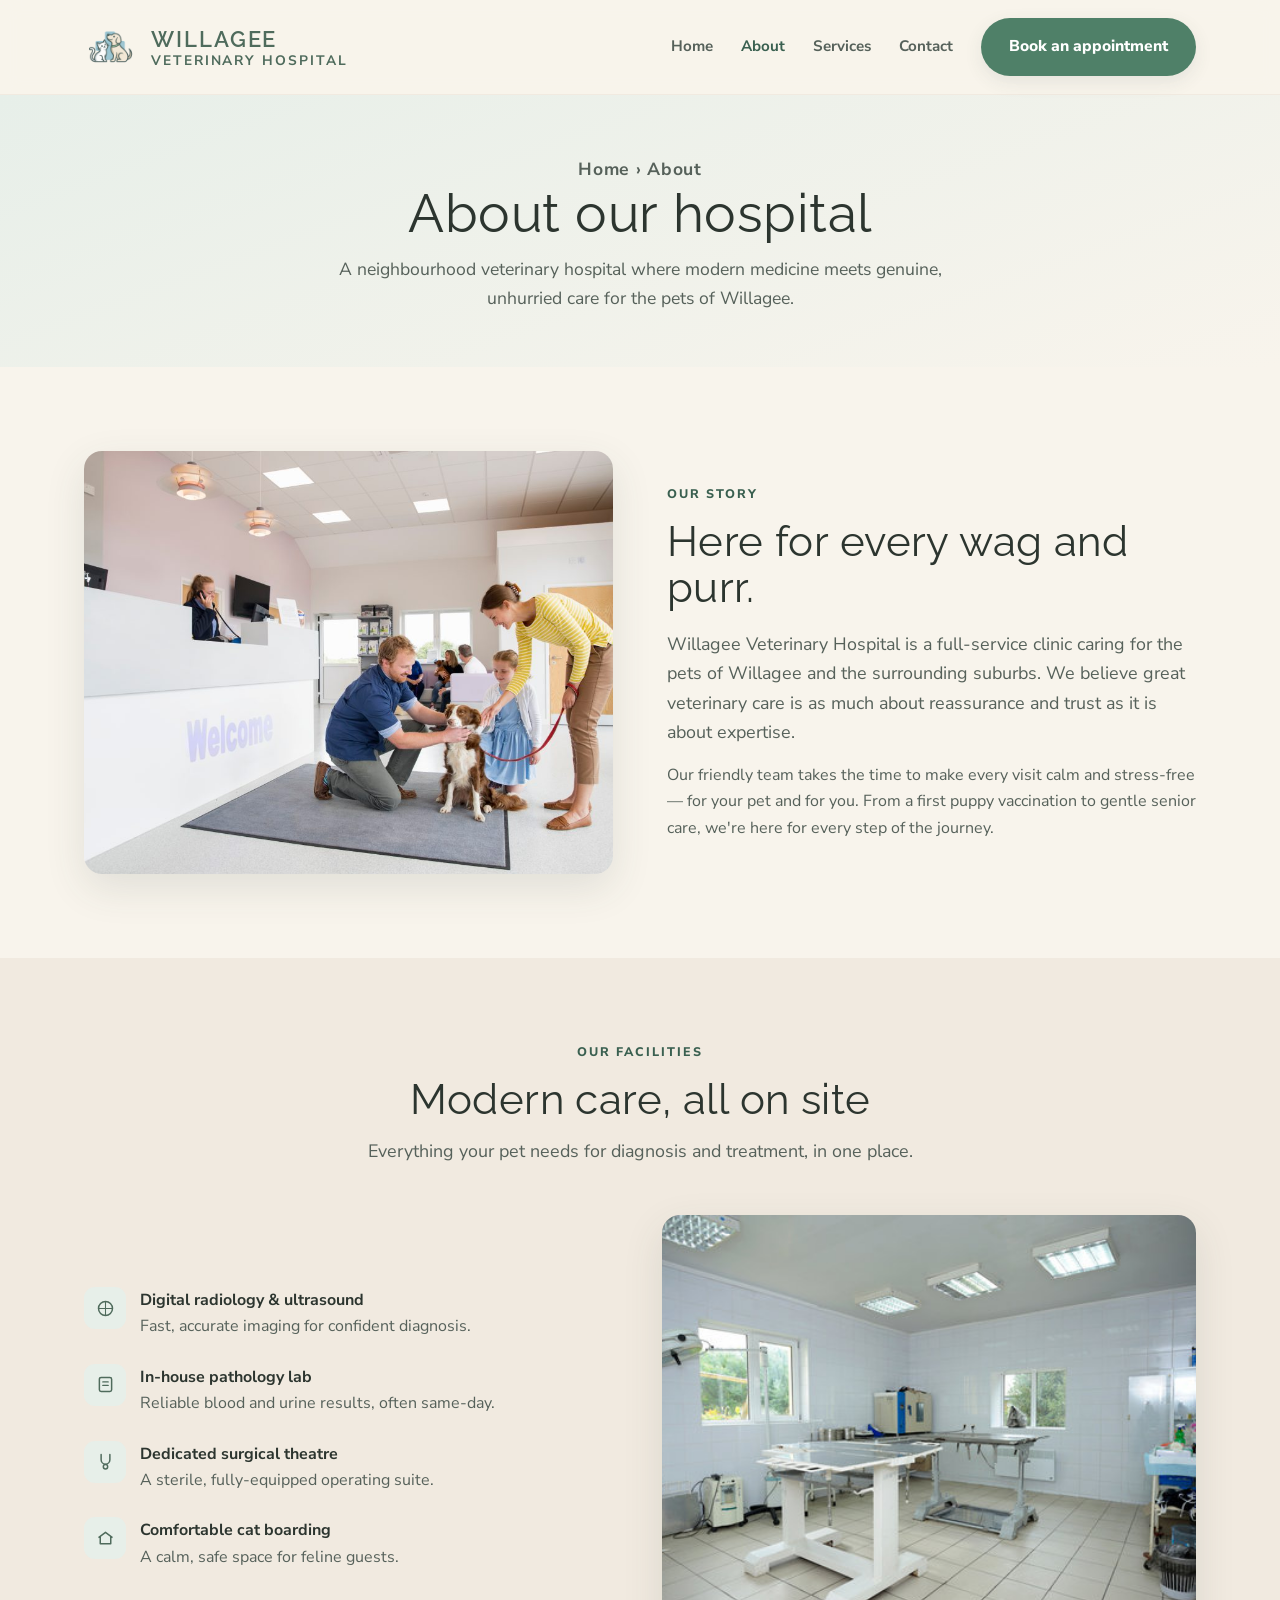
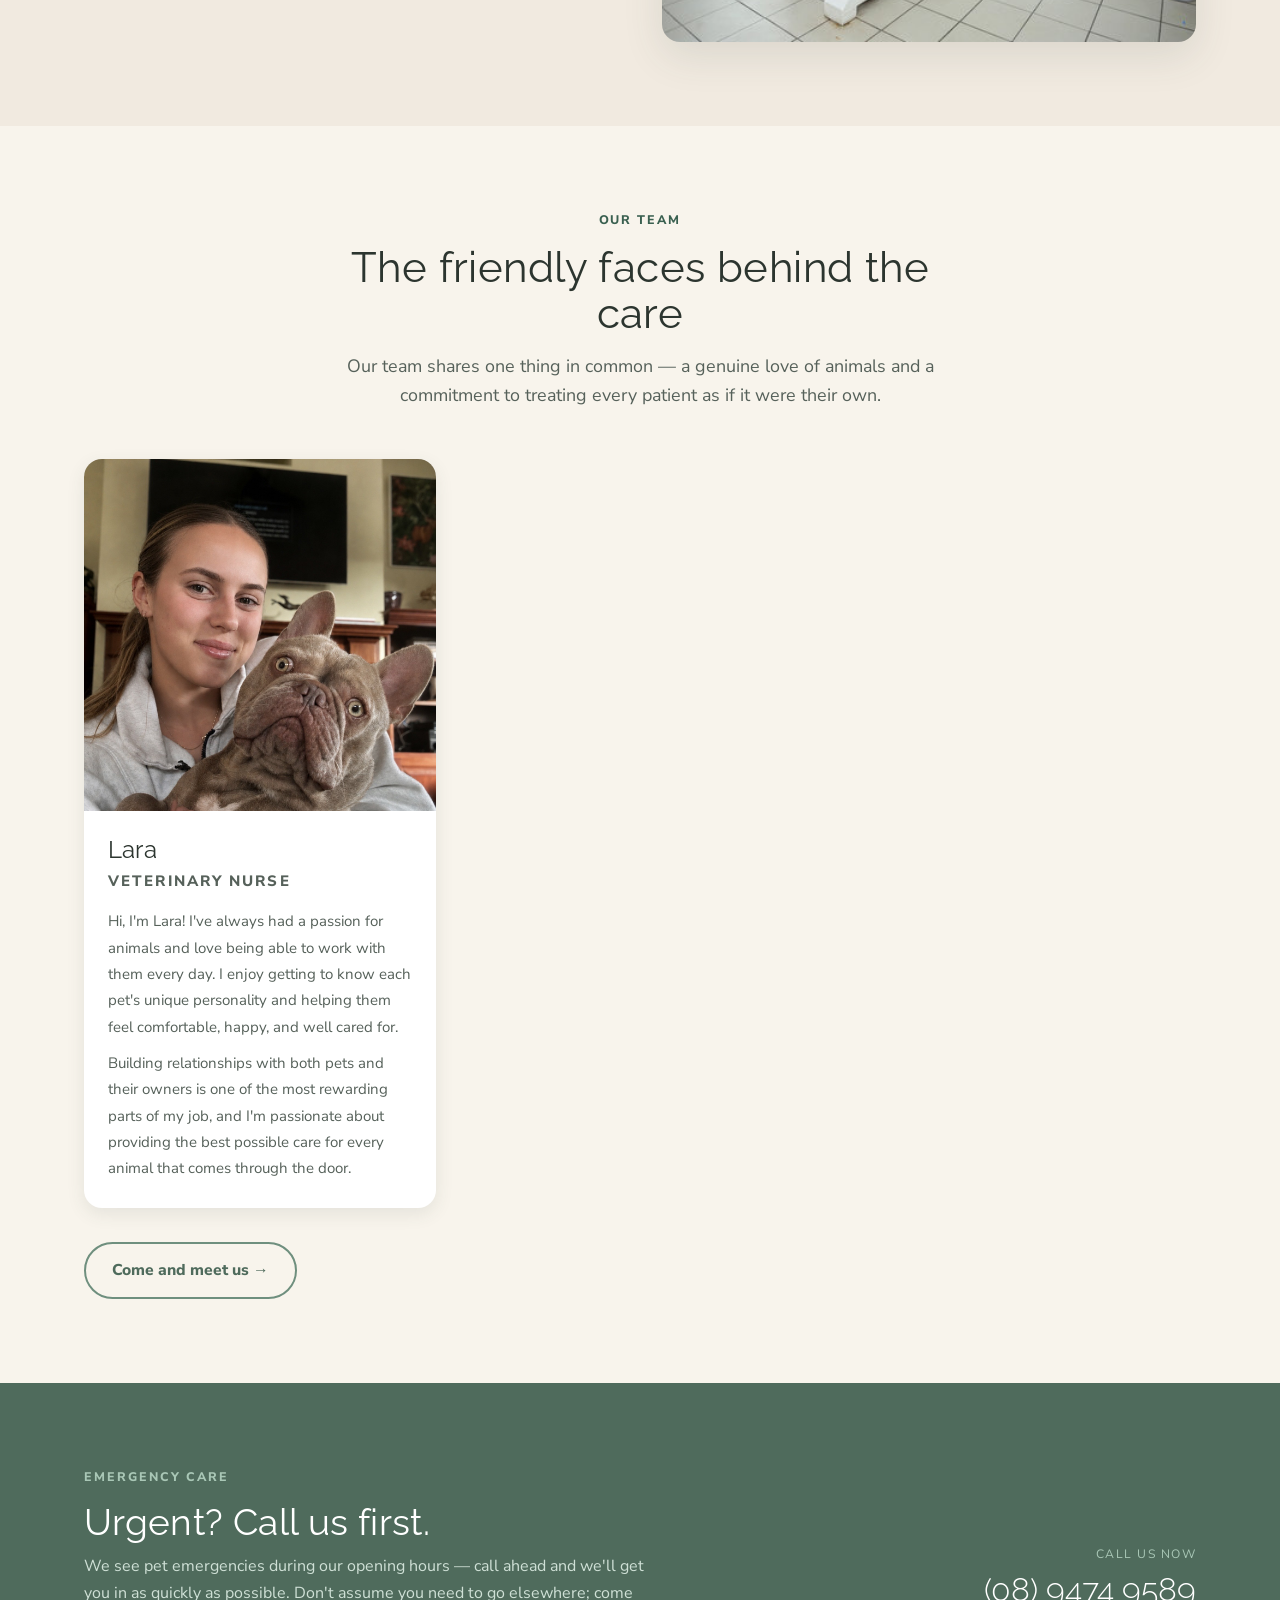
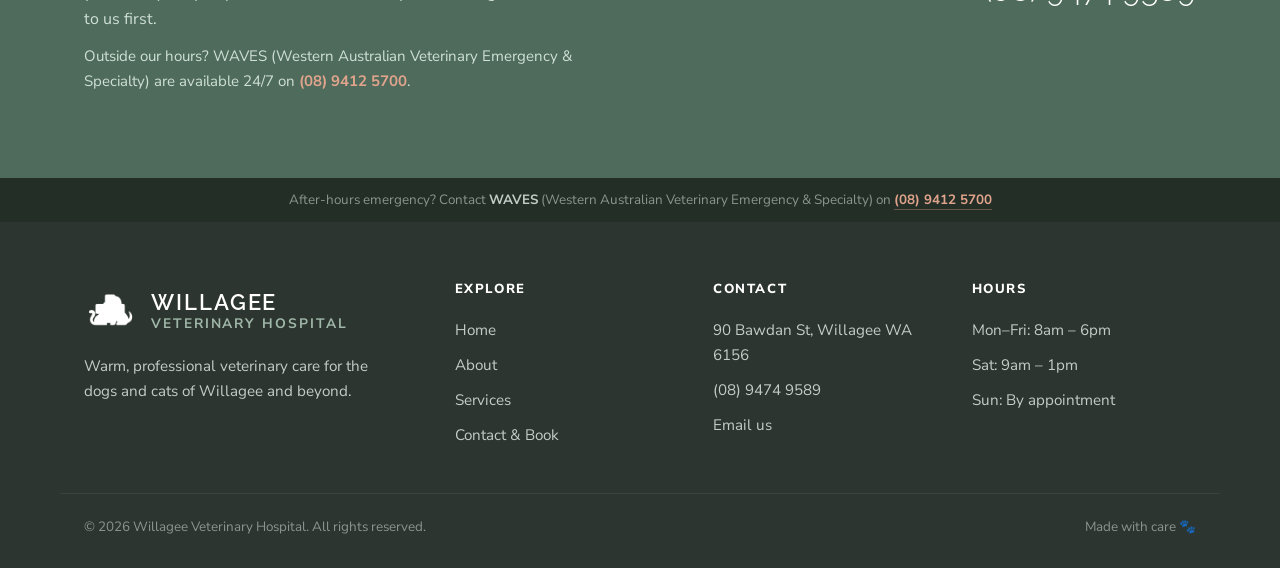
==== commit e4fef2ec: "Remove topbar, revert accent to green, scale header brand 20% larger Co-Authored-By: Claude Sonnet 4" ====
--- a/about.html
+++ b/about.html
@@ -12,11 +12,6 @@
 <link rel="stylesheet" href="styles.css" />
 </head>
 <body>
-  <div class="topbar"><div class="wrap">
-    <span>📍 90 Bawdan St, Willagee WA 6156</span>
-    <span>📞 <a href="tel:0894749589">(08) 9474 9589</a> &nbsp;·&nbsp; Mobile <a href="tel:0421339300">0421 339 300</a></span>
-    <span>Mon–Fri 8am–6pm &nbsp;·&nbsp; Sat 9am–1pm</span>
-  </div></div>
 
   <header class="site"><div class="wrap">
     <a class="brand" href="index.html">
--- a/styles.css
+++ b/styles.css
@@ -5,7 +5,7 @@
 :root{
   --sage:#6f8f7e; --sage-deep:#4f6b5c; --sage-soft:#e7efe9;
   --cream:#f8f4ec; --cream-2:#f1eae0;
-  --terracotta:#2a7d91; --terracotta-deep:#1d6070;
+  --terracotta:#4f8068; --terracotta-deep:#3a6050;
   --ink:#2c352f; --ink-soft:#56615a;
   --white:#fff; --radius:18px;
   --shadow:0 14px 40px rgba(60,78,68,.12);
@@ -37,21 +37,21 @@
 .btn-white:hover{transform:translateY(-2px);box-shadow:var(--shadow-sm)}
 
 /* top info bar */
-.topbar{background:var(--terracotta-deep);color:#c8e8f0;font-size:.88rem;font-weight:600}
+.topbar{background:#1a5c88;color:#c8e8f0;font-size:.88rem;font-weight:600}
 .topbar .wrap{display:flex;flex-wrap:wrap;gap:6px 22px;align-items:center;justify-content:center;padding:9px 24px;text-align:center}
 .topbar a{color:#fff;font-weight:700;border-bottom:1px solid rgba(255,255,255,.4)}
 
 /* header / nav */
 header.site{position:sticky;top:0;z-index:50;background:rgba(248,244,236,.9);backdrop-filter:blur(10px);border-bottom:1px solid var(--cream-2)}
-header.site .wrap{display:flex;align-items:center;justify-content:space-between;padding:15px 24px}
-.brand{display:flex;align-items:center;gap:12px}
-.brand .mark{width:44px;height:44px;border-radius:12px;background:transparent;display:grid;place-items:center;flex:0 0 auto;overflow:hidden;padding:0}
+header.site .wrap{display:flex;align-items:center;justify-content:space-between;padding:18px 24px}
+.brand{display:flex;align-items:center;gap:14px}
+.brand .mark{width:53px;height:53px;border-radius:14px;background:transparent;display:grid;place-items:center;flex:0 0 auto;overflow:hidden;padding:0}
 .logo-img{width:100%;height:100%;object-fit:contain;display:block}
 footer.site .brand .mark{background:transparent;padding:0}
 footer.site .logo-img{filter:brightness(0) invert(1)}
 .brand .bt{display:flex;flex-direction:column;line-height:1}
-.brand b{font-family:'Raleway',sans-serif;font-weight:600;font-size:1.12rem}
-.brand span{font-family:'Nunito Sans';font-weight:700;font-size:.72rem;letter-spacing:.14em;text-transform:uppercase;color:var(--sage-deep);margin-top:3px}
+.brand b{font-family:'Raleway',sans-serif;font-weight:600;font-size:1.35rem}
+.brand span{font-family:'Nunito Sans';font-weight:700;font-size:.86rem;letter-spacing:.14em;text-transform:uppercase;color:var(--sage-deep);margin-top:3px}
 nav.main{display:flex;align-items:center;gap:28px}
 nav.main a.link{font-weight:700;font-size:.95rem;color:var(--ink-soft)}
 nav.main a.link:hover,nav.main a.link.active{color:var(--terracotta-deep)}
